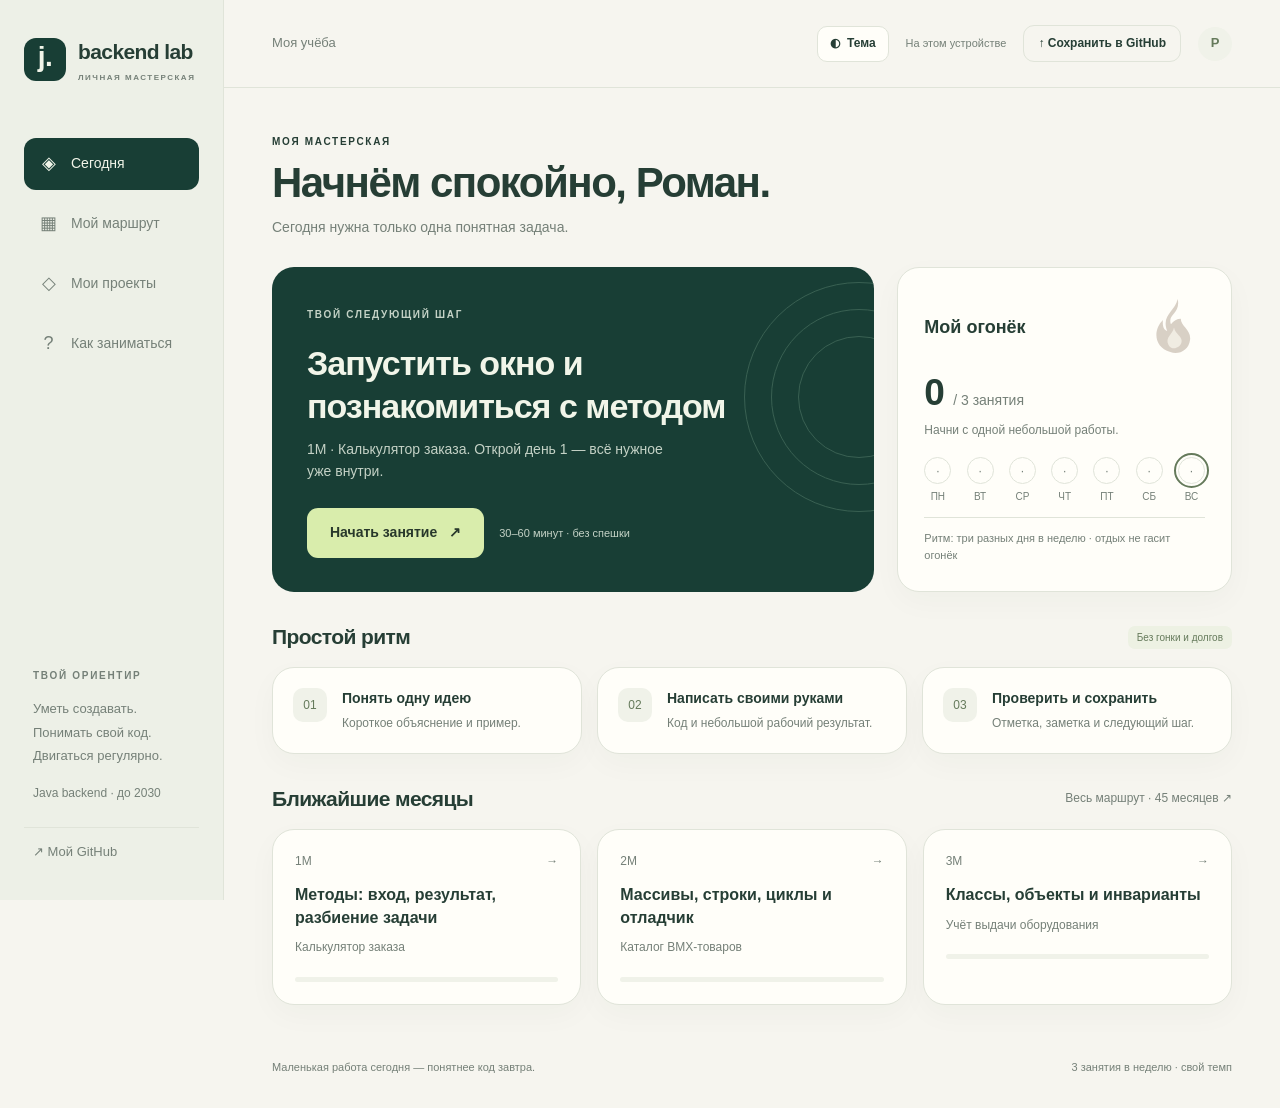
==== index.html @ 2d41362e "Publish Java Backend Lab learning portal" ====
<!doctype html>
<html lang="ru">
<head>
  <meta charset="utf-8">
  <meta name="viewport" content="width=device-width, initial-scale=1">
  <meta http-equiv="Content-Security-Policy" content="default-src 'self'; connect-src 'self' https://api.github.com; script-src 'self'; style-src 'self'; img-src 'self' data:; base-uri 'none'; form-action 'self'">
  <meta name="theme-color" content="#183e35">
  <meta name="description" content="Твой путь в Java backend: один день, одна понятная задача.">
  <title>Java Backend Lab · Учиться по шагам</title>
  <link rel="icon" type="image/svg+xml" href="./icon.svg">
  <link rel="stylesheet" href="./style.css">
  <script src="./pages.js" defer></script>
  <script src="./app.js" defer></script>
</head>
<body>
  <a href="#content" class="skip">К содержимому</a>
  <aside class="sidebar">
    <a class="brand" href="#home"><span class="brand-mark">j.</span><span>backend lab<small>ЛИЧНАЯ МАСТЕРСКАЯ</small></span></a>
    <nav aria-label="Основная навигация">
      <a href="#home" data-nav="home"><span>◈</span> Сегодня</a>
      <a href="#months" data-nav="months"><span>▦</span> Мой маршрут</a>
      <a href="#projects" data-nav="projects"><span>◇</span> Мои проекты</a>
      <a href="#help" data-nav="help"><span>?</span> Как заниматься</a>
    </nav>
    <div class="side-note"><span class="tiny-label">ТВОЙ ОРИЕНТИР</span><p>Уметь создавать.<br>Понимать свой код.<br>Двигаться регулярно.</p><small>Java backend · до 2030</small></div>
    <a class="github-link" href="https://github.com/Roman-Shulpov/java-backend-lab" target="_blank" rel="noopener">↗ Мой GitHub</a>
  </aside>
  <div class="shell">
    <header class="topbar"><span id="crumb">Моя учёба</span><div class="top-actions"><details class="theme-picker" id="theme-picker"><summary class="theme-trigger" aria-label="Выбрать тему оформления">◐ <span>Тема</span></summary><div class="theme-menu" role="group" aria-label="Темы оформления"><button type="button" data-theme-choice="meadow"><i class="theme-swatch meadow"></i> Мох <span>✓</span></button><button type="button" data-theme-choice="night"><i class="theme-swatch night"></i> Ночь <span>✓</span></button><button type="button" data-theme-choice="clay"><i class="theme-swatch clay"></i> Терракота <span>✓</span></button></div></details><span id="sync-status" class="save-status">На компьютере</span><button id="sync" class="button small secondary">↑ Сохранить в GitHub</button><span class="avatar" aria-label="Роман">Р</span></div></header>
    <main id="content" tabindex="-1"><p class="loading">Открываю твою мастерскую…</p></main>
    <footer class="site-footer">Маленькая работа сегодня — понятнее код завтра.<span>3 занятия в неделю · свой темп</span></footer>
  </div>
  <div id="toast" class="toast" role="status" aria-live="polite" hidden></div>
<dialog id="pages-connect" class="connect-dialog" aria-labelledby="connect-title">
  <form method="dialog"><span class="eyebrow">СИНХРОНИЗАЦИЯ</span><h2 id="connect-title">Подключить GitHub</h2>
  <p>Уроки и отметки работают на этом устройстве без ключа. Для переноса отметок между устройствами нужен отдельный ключ с доступом только к java-backend-lab: Contents → Read and write.</p>
  <label for="pages-branch">Ветка с прогрессом</label><input id="pages-branch" value="main" autocomplete="off">
  <label for="pages-token">Ключ GitHub</label><input id="pages-token" type="password" autocomplete="off" placeholder="github_pat_...">
  <small>Ключ живёт только в этой вкладке. Ключ виджета iPhone с правом Read-only менять не нужно.</small>
  <div class="dialog-buttons"><button value="cancel" class="button secondary">Позже</button><button value="connect" class="button">Синхронизировать</button></div>
  </form></dialog>
</body>
</html>
---- style.css ----
@charset "UTF-8";
:root{--bg:#f6f5ef;--paper:#fffef9;--ink:#263e35;--muted:#758078;--line:#e0e4d9;--green:#183e35;--lime:#d9edac;--orange:#ec8d44;--radius:22px;font-family:Inter,"Segoe UI",Arial,sans-serif;color:var(--ink);background:var(--bg);font-size:15px;line-height:1.55}
*{box-sizing:border-box}body{margin:0}a{color:inherit}button,input,textarea{font:inherit}button,a,input,textarea,summary{outline-offset:5px}button{cursor:pointer}button:disabled{opacity:.55;cursor:wait}a{text-decoration:none}a:hover{text-decoration:underline}h1,h2,h3,p{margin-top:0}h1{font-size:42px;line-height:1.14;letter-spacing:-1.5px;font-weight:650}h2{font-size:25px;line-height:1.25;letter-spacing:-.6px}h3{font-size:18px;line-height:1.4}small{font-size:12px}button{border:0}.sidebar{position:fixed;inset:0 auto 0 0;width:224px;padding:36px 24px 24px;background:#edf0e7;border-right:1px solid var(--line);display:flex;flex-direction:column;z-index:4}.brand{display:flex;align-items:center;gap:12px;font-size:21px;font-weight:700;letter-spacing:-.6px;margin-bottom:54px}.brand:hover{text-decoration:none}.brand small{display:block;letter-spacing:1.5px;font-size:8px;color:var(--muted);margin-top:3px}.brand-mark{background:var(--green);color:#eaf5d6;width:42px;height:43px;border-radius:12px;display:grid;place-items:center;font-size:28px;line-height:1;padding-bottom:5px}.sidebar nav{display:grid;gap:8px}.sidebar nav a{padding:12px 14px;border-radius:12px;font-size:14px;color:#68766d;display:flex;gap:12px;align-items:center}.sidebar nav a span{font-size:18px;width:21px;text-align:center}.sidebar nav a.active{background:var(--green);color:#f0f5e9}.sidebar nav a:hover{text-decoration:none;background:#e1e7d8}.sidebar nav a.active:hover{background:var(--green)}.side-note{margin-top:auto;padding:24px 9px;color:#67766a}.side-note p{font-size:13px;line-height:1.8;margin:12px 0}.tiny-label,.eyebrow{font-size:10px;font-weight:650;letter-spacing:1.7px;text-transform:uppercase}.github-link{font-size:13px;padding:14px 9px;border-top:1px solid #d8dfcf}.shell{margin-left:224px;min-height:100vh}.topbar{height:88px;display:flex;align-items:center;justify-content:space-between;padding:0 48px;border-bottom:1px solid var(--line);font-size:13px;color:var(--muted)}.top-actions{display:flex;align-items:center;gap:17px}.avatar{width:34px;height:34px;border-radius:50%;background:#e4e8da;display:grid;place-items:center;font-weight:600;color:#60715e}.button{display:inline-flex;align-items:center;justify-content:center;gap:12px;background:var(--green);color:white;border-radius:11px;padding:13px 22px;font-weight:600;font-size:14px;border:1px solid transparent;text-align:center;min-height:46px}.button:hover{filter:brightness(1.12);text-decoration:none}.button.secondary{background:transparent;border-color:#cdd6c8;color:var(--ink)}.button.small{padding:8px 14px;min-height:36px;font-size:12px}.button.light{background:var(--lime);color:#173b2e}.button.full{width:100%}.text-button{background:none;padding:8px 0;color:var(--muted);text-decoration:underline;font-size:12px}.save-status{font-size:11px}.site-footer{padding:24px 48px 32px;display:flex;justify-content:space-between;font-size:11px;color:#8a9389}.site-footer span{white-space:nowrap}main{padding:40px 48px 30px;max-width:1500px;margin:auto}.page-heading{display:flex;align-items:flex-end;justify-content:space-between;gap:20px;margin-bottom:28px}.page-heading h1{margin:8px 0 10px}.page-heading p{color:var(--muted);margin:0;font-size:14px}.today-date{color:var(--muted);font-size:12px;white-space:nowrap;padding-bottom:5px}.dashboard-grid{display:grid;grid-template-columns:minmax(0,1.8fr) minmax(265px,1fr);gap:23px}.hero{background:var(--green);border-radius:var(--radius);padding:34px 35px;color:#f1f5e9;position:relative;overflow:hidden;min-height:300px}.hero .eyebrow{color:#afc4ab}.hero h2{font-size:34px;letter-spacing:-1px;max-width:420px;margin:18px 0 12px}.hero p{font-size:14px;color:#c4d2c6;max-width:365px;margin-bottom:26px}.hero .button{position:relative;z-index:1}.hero .hero-meta{font-size:11px;color:#c0d0bf;margin-left:15px}.hero-orbit{position:absolute;width:230px;height:230px;border:1px solid #396052;border-radius:50%;right:-100px;top:15px;pointer-events:none}.hero-orbit:after,.hero-orbit:before{content:"";position:absolute;inset:26px;border:1px solid #396052;border-radius:50%}.hero-orbit:after{inset:53px}.hero .month-tag{display:inline-block;border:1px solid #688770;border-radius:8px;padding:5px 10px;font-size:12px;margin-top:1px}.card{background:var(--paper);border:1px solid var(--line);border-radius:var(--radius);padding:26px}.streak{position:relative;overflow:hidden}.streak-top{display:flex;align-items:center;justify-content:space-between}.streak h3{margin:0}.flame-wrap{width:62px;height:68px;position:relative}.flame-wrap svg{width:100%;height:100%;filter:drop-shadow(0 6px 10px #edb26a35)}.flame-wrap.dormant svg{filter:grayscale(.8);opacity:.55}.streak-number{font-size:37px;letter-spacing:-1px;font-weight:650;line-height:1;margin-top:12px}.streak-number small{font-size:14px;font-weight:400;color:var(--muted);letter-spacing:0}.streak p{font-size:12px;color:var(--muted);margin:10px 0 18px}.week-dots{display:flex;justify-content:space-between;gap:5px}.week-day{text-align:center;font-size:10px;color:#7f8a7d}.week-day b{width:27px;height:27px;border-radius:50%;border:1px solid #e2e5db;display:grid;place-items:center;margin-bottom:5px;font-size:12px;font-weight:500}.week-day.done b{background:#e8f0d2;border-color:#ccdcae;color:#4a6a34}.week-day.current b{outline:2px solid #bdc9b4;outline-offset:2px}.streak-foot{border-top:1px solid var(--line);padding-top:12px;margin-top:12px;color:#7a856f;font-size:11px}.section-heading{display:flex;justify-content:space-between;align-items:center;gap:15px;margin:32px 0 17px}.section-heading h2{margin:0;font-size:21px}.section-heading a{font-size:12px;color:var(--muted)}.steps{display:grid;grid-template-columns:repeat(3,1fr);gap:15px}.step-card{padding:20px;display:flex;gap:15px;align-items:flex-start}.step-num{background:#f1f2e9;color:#89927d;border-radius:10px;width:34px;height:34px;display:grid;place-items:center;flex-shrink:0;font-size:12px}.step-card h3{font-size:14px;margin:1px 0 5px}.step-card p{font-size:12px;color:var(--muted);margin:0}.month-preview{display:grid;grid-template-columns:repeat(3,1fr);gap:16px}.month-card{transition:transform .15s;display:block;min-height:176px;padding:22px}.month-card:hover{text-decoration:none;transform:translateY(-2px);border-color:#b9c5a9}.month-card .month-id{font-size:12px;color:#748668;display:flex;justify-content:space-between;margin-bottom:14px}.month-card h3{font-size:16px;margin:0 0 9px}.month-card p{font-size:12px;color:var(--muted);margin:0}.progress-track{height:5px;border-radius:6px;background:#e8ecdf;margin-top:20px;overflow:hidden}.progress-track i{display:block;height:100%;background:#8ca96b;width:0}.mini-progress{font-size:11px;color:var(--muted);margin-top:7px}.phase{margin-top:28px}.phase summary{font-size:19px;font-weight:600;cursor:pointer;padding:15px 0}.phase .month-preview{margin-top:8px}.intro-note{max-width:620px;color:var(--muted);font-size:14px}.month-layout{display:grid;grid-template-columns:minmax(0,1.65fr) minmax(250px,1fr);gap:24px}.lesson-list{display:grid;gap:8px}.lesson-row{display:flex;align-items:center;gap:16px;padding:15px 18px;border:1px solid var(--line);background:var(--paper);border-radius:13px}.lesson-row:hover{border-color:#b8c9a4;text-decoration:none}.day-badge{display:grid;place-items:center;flex-shrink:0;width:35px;height:35px;border-radius:50%;background:#f0f2e9;color:#75856e;font-size:12px}.day-badge.done{background:#dcecc7;color:#446337}.lesson-row h3{font-size:14px;margin:0 0 2px}.lesson-row small{font-size:10px;color:var(--muted)}.lesson-row .arrow{margin-left:auto;color:#86937e}.project-panel{align-self:start;position:sticky;top:25px}.project-panel h2{font-size:22px;margin:12px 0}.project-panel p,.project-panel li{font-size:13px;color:#657263}.project-panel ul{padding-left:18px}.lesson-layout{display:grid;grid-template-columns:205px minmax(0,1fr);gap:32px;align-items:start}.lesson-sidebar{position:sticky;top:20px}.lesson-sidebar h2{font-size:17px}.lesson-nav{display:grid;gap:4px}.lesson-nav a{display:flex;gap:9px;font-size:11px;line-height:1.35;padding:10px 9px;border-radius:9px;color:#71806d;align-items:center}.lesson-nav a span{min-width:19px;font-size:11px}.lesson-nav a.active{background:#e4ecd8;color:#314c33}.lesson-nav a:hover{background:#edf0e7;text-decoration:none}.lesson-column{max-width:800px;min-width:0}.lesson-header{margin-bottom:24px}.lesson-header h1{font-size:31px;letter-spacing:-.7px;margin:11px 0 12px}.lesson-header p{font-size:12px;color:var(--muted)}.lesson-body{padding:30px 34px}.lesson-body h2{font-size:20px;margin:25px 0 14px}.lesson-body h2:first-child{margin-top:0}.lesson-body h3{font-size:17px}.lesson-body p,.lesson-body li{font-size:14px;line-height:1.8}.lesson-body li{margin-bottom:8px}.lesson-body ol,.lesson-body ul{padding-left:22px}.lesson-body a{color:#4c7448;text-decoration:underline;text-underline-offset:3px}.lesson-body code{font-family:Consolas,monospace;background:#eff1e7;border-radius:4px;padding:2px 5px;font-size:12px;overflow-wrap:anywhere}.lesson-body pre{padding:17px 19px;border-radius:12px;background:#203d34;color:#e9eedf;overflow:auto;line-height:1.8}.lesson-body pre code{padding:0;background:none;color:inherit;white-space:pre;overflow-wrap:normal}.lesson-body details{border:1px solid var(--line);border-radius:12px;padding:13px 17px;margin:20px 0 0}.lesson-body summary{font-size:12px;font-weight:600;cursor:pointer}.lesson-body details p{font-size:13px}.lesson-body hr{border:0;border-top:1px solid var(--line);margin:25px 0}.completion{margin-top:22px;padding:28px 30px}.completion h2{font-size:21px}.completion .subtext{font-size:12px;color:var(--muted)}.checkline{display:flex;align-items:flex-start;gap:10px;font-size:13px;margin:12px 0;cursor:pointer}.checkline input{accent-color:#456d3d;width:17px;height:17px;margin-top:2px;flex-shrink:0}textarea{width:100%;min-height:92px;resize:vertical;border:1px solid #cdd5c6;border-radius:10px;padding:12px;background:#fafbf6;color:var(--ink);font-size:13px;line-height:1.5}textarea:focus{outline-color:#8eab70}.note-label{display:block;font-size:12px;font-weight:600;margin:19px 0 8px}.form-actions{display:flex;flex-wrap:wrap;gap:9px;margin-top:14px}.form-actions .button{font-size:12px;padding:11px 15px}.lesson-bottom{display:flex;justify-content:space-between;margin-top:23px;font-size:13px;color:#6b7e60}.done-banner{padding:12px 16px;border-radius:10px;background:#e9f0dc;color:#557442;font-size:13px;margin-bottom:16px}.toast{position:fixed;bottom:24px;left:calc(224px + (100vw - 224px)/2);transform:translateX(-50%);background:#203e34;color:#fff;padding:15px 22px;border-radius:13px;box-shadow:0 8px 30px #17342830;z-index:10;max-width:min(600px,90vw);font-size:13px}.toast.error{background:#7c4534}.help-card{max-width:800px}.help-card li{margin-bottom:14px}.help-card h2{margin-top:28px;font-size:21px}.help-card p,.help-card li{font-size:14px}.help-card a{text-decoration:underline}.project-grid{display:grid;grid-template-columns:repeat(2,1fr);gap:18px}.project-grid .card h3{margin:10px 0}.project-grid .card p{font-size:13px;color:var(--muted)}.badge{display:inline-flex;padding:4px 9px;border-radius:7px;font-size:10px;background:#edf1e3;color:#78866b}.skip{position:absolute;left:240px;top:-60px;z-index:20;background:white;padding:15px}.skip:focus{top:5px}.table-wrap{overflow:auto}td{border-bottom:1px solid var(--line);padding:10px;font-size:12px}.loading{color:var(--muted);padding:40px}
@media(min-width:1450px){main{padding-top:48px}.hero{min-height:325px}.hero h2{font-size:39px}}
@media(max-width:1150px){.sidebar{width:190px;padding:30px 16px}.shell{margin-left:190px}.brand{font-size:18px;gap:9px}.brand-mark{width:36px;height:38px}main{padding:30px}.topbar{padding:0 30px}.dashboard-grid{grid-template-columns:1.6fr 1fr;gap:16px}.hero{padding:28px}.hero h2{font-size:28px}.hero .hero-meta{display:block;margin:13px 0 0}.card{padding:21px}.step-card{padding:18px 14px;gap:9px}.month-preview{gap:12px}.lesson-layout{grid-template-columns:170px minmax(0,1fr);gap:20px}.lesson-body{padding:25px}.site-footer{padding:20px 30px}.toast{left:calc(190px + (100vw - 190px)/2)}}
@media(max-width:900px){.sidebar{position:relative;width:auto;padding:18px 24px;border-right:0;border-bottom:1px solid var(--line);flex-direction:row;align-items:center;gap:30px}.brand{margin:0}.brand small{display:none}.sidebar nav{display:flex;margin-left:auto;gap:5px}.sidebar nav a{padding:10px;font-size:12px}.sidebar nav a span{display:none}.side-note,.github-link{display:none}.shell{margin:0}.topbar{height:64px}.avatar{display:none}.save-status{display:none}.dashboard-grid{grid-template-columns:1.5fr 1fr}.hero h2{font-size:29px}.steps{gap:10px}.step-card{display:block}.step-num{margin-bottom:12px}.lesson-layout{grid-template-columns:150px minmax(0,1fr);gap:18px}.lesson-body{padding:24px}.toast{left:50%}.skip{left:20px}.site-footer{gap:20px}}
@media(max-width:650px){.sidebar{padding:15px 18px;display:block}.brand{font-size:19px}.brand-mark{width:31px;height:32px;font-size:22px}.sidebar nav{margin-top:14px;justify-content:space-between}.sidebar nav a{font-size:11px;padding:8px 9px}.topbar{padding:0 20px;height:58px}.top-actions{gap:0}.button.small{font-size:10px;padding:8px 10px}.topbar #crumb{font-size:11px}main{padding:25px 20px}.page-heading{align-items:start}.page-heading h1{font-size:33px}.page-heading p{font-size:12px}.today-date{display:none}.dashboard-grid{grid-template-columns:1fr}.hero{min-height:270px;padding:27px}.hero h2{font-size:31px}.hero p{font-size:13px}.hero .hero-meta{display:inline-block;margin-left:10px}.streak{padding:22px}.streak-top{float:left;width:100%;margin-bottom:8px}.streak-number{font-size:32px}.streak .flame-wrap{height:53px}.week-dots{clear:both;padding-top:4px}.streak-foot{font-size:11px}.steps{grid-template-columns:1fr}.step-card{display:flex;align-items:center;padding:15px 17px}.step-num{margin:0}.month-preview,.project-grid{grid-template-columns:1fr}.month-card{min-height:145px}.section-heading h2{font-size:20px}.month-layout{grid-template-columns:1fr}.project-panel{position:static}.lesson-layout{display:block}.lesson-sidebar{position:static;margin-bottom:24px}.lesson-sidebar h2{font-size:14px}.lesson-nav{display:flex;overflow-x:auto;padding-bottom:5px;gap:7px}.lesson-nav a{flex-shrink:0;padding:9px 12px;min-width:37px;border:1px solid var(--line)}.lesson-nav a .nav-title{display:none}.lesson-nav a span{min-width:auto}.lesson-header h1{font-size:28px}.lesson-body{padding:22px 20px}.lesson-body p,.lesson-body li{font-size:13px}.completion{padding:23px 20px}.form-actions .button{width:100%}.site-footer{display:block;font-size:10px;padding:20px}.site-footer span{display:block;margin-top:7px}.toast{bottom:12px;width:calc(100% - 32px);max-width:none}.intro-note{font-size:13px}}
@media(prefers-reduced-motion:reduce){*{transition:none!important;scroll-behavior:auto!important}}

/* Themes share layout and contrast rules. The chosen theme stays on this device. */
:root{--sidebar:#edf0e7;--surface-hover:#e1e7d8;--soft:#f0f2e9;--soft-text:#657a5b;--link:#426e42;--hero:#183e35;--hero-text:#f1f5e9;--hero-muted:#c4d2c6;--hero-orbit:#396052;--success:#e9f0dc;--success-text:#4c7041;--field:#fafbf6;--badge:#edf1e3;--code:#203d34;--code-text:#e9eedf}
:root[data-theme="night"]{color-scheme:dark;--bg:#111b1b;--paper:#1b2b2a;--ink:#e9f3ed;--muted:#a5b9ae;--line:#34504a;--green:#295447;--lime:#d6edaa;--orange:#ffb66c;--sidebar:#152422;--surface-hover:#263b35;--soft:#263c36;--soft-text:#c2d9bc;--link:#b1dfa8;--hero:#244e40;--hero-text:#f2faef;--hero-muted:#c9ddd0;--hero-orbit:#568471;--success:#294635;--success-text:#d2ebbd;--field:#1a302b;--badge:#263e36;--code:#132723;--code-text:#e3f3e8}
:root[data-theme="clay"]{color-scheme:light;--bg:#f8f0e9;--paper:#fff9f3;--ink:#503e39;--muted:#806f67;--line:#e7d7ca;--green:#713e36;--lime:#f4d7a6;--orange:#e8834d;--sidebar:#f2e6dc;--surface-hover:#ead8c9;--soft:#f3e8df;--soft-text:#825c48;--link:#99543a;--hero:#754638;--hero-text:#fff7f0;--hero-muted:#f1d9c9;--hero-orbit:#a87860;--success:#fae8d5;--success-text:#89543b;--field:#fffaf5;--badge:#f2e2d0;--code:#553b34;--code-text:#fff3e7}
body{background:var(--bg);color:var(--ink)}
.sidebar{background:var(--sidebar)}.sidebar nav a{color:var(--muted)}.sidebar nav a:hover{background:var(--surface-hover)}.sidebar nav a.active{background:var(--hero);color:var(--hero-text)}.sidebar nav a.active:hover{background:var(--hero)}.brand-mark{background:var(--hero);color:var(--hero-text)}.side-note,.side-note p,.side-note small,.github-link{color:var(--muted)}.github-link{border-color:var(--line)}
.hero{background:var(--hero);color:var(--hero-text)}.hero .eyebrow,.hero p,.hero .hero-meta{color:var(--hero-muted)}.hero-orbit,.hero-orbit::before,.hero-orbit::after{border-color:var(--hero-orbit)}
.button{background:var(--hero);color:var(--hero-text)}.button.secondary{border-color:var(--line);color:var(--ink)}.button.light{background:var(--lime);color:#28382b}
.avatar,.step-num,.day-badge{background:var(--soft);color:var(--soft-text)}.lesson-row:hover,.month-card:hover{border-color:var(--soft-text)}.day-badge.done,.week-day.done b{background:var(--success);color:var(--success-text);border-color:var(--line)}.week-day,.week-day b,.streak-foot,.month-card .month-id,.month-card p,.project-panel p,.project-panel li,.lesson-nav a,.lesson-header p,.lesson-bottom,.site-footer{color:var(--muted)}.week-day b{border-color:var(--line)}.week-day.current b{outline-color:var(--soft-text)}.progress-track{background:var(--soft)}.progress-track i{background:var(--soft-text)}.lesson-nav a.active,.lesson-nav a:hover{background:var(--soft);color:var(--ink)}
.lesson-body a,.help-card a{color:var(--link)}.lesson-body code{background:var(--soft);color:var(--ink)}.lesson-body pre{background:var(--code);color:var(--code-text)}.lesson-body pre code{color:var(--code-text);background:transparent}.done-banner{background:var(--success);color:var(--success-text)}.badge{background:var(--badge);color:var(--soft-text)}textarea{background:var(--field);border-color:var(--line);color:var(--ink)}textarea::placeholder{color:var(--muted)}.toast{background:var(--hero);color:var(--hero-text)}.skip{background:var(--paper)}
.card,.lesson-row{box-shadow:0 10px 30px rgb(30 48 38 / 3%)}.month-card:hover,.lesson-row:hover{box-shadow:0 13px 30px rgb(30 48 38 / 8%)}
.theme-picker{position:relative;z-index:8}.theme-trigger{display:inline-flex;align-items:center;gap:7px;border:1px solid var(--line);border-radius:10px;min-height:36px;padding:7px 12px;color:var(--ink);background:var(--paper);font-size:12px;font-weight:600;cursor:pointer;list-style:none;white-space:nowrap}.theme-trigger::-webkit-details-marker{display:none}.theme-trigger::marker{content:""}.theme-trigger:hover{border-color:var(--soft-text)}.theme-menu{position:absolute;right:0;top:calc(100% + 8px);min-width:205px;padding:7px;border-radius:14px;background:var(--paper);border:1px solid var(--line);box-shadow:0 16px 40px rgb(20 30 20 / 18%)}.theme-menu button{width:100%;display:flex;align-items:center;gap:10px;border-radius:9px;padding:10px;background:transparent;color:var(--ink);font-size:13px;text-align:left}.theme-menu button:hover,.theme-menu button[aria-pressed="true"]{background:var(--soft)}.theme-menu button span{margin-left:auto;visibility:hidden}.theme-menu button[aria-pressed="true"] span{visibility:visible}.theme-swatch{display:inline-block;width:17px;height:17px;border-radius:50%;border:2px solid var(--paper);box-shadow:0 0 0 1px var(--line)}.theme-swatch.meadow{background:linear-gradient(135deg,#d9edac 48%,#183e35 50%)}.theme-swatch.night{background:linear-gradient(135deg,#a7cfaf 48%,#152422 50%)}.theme-swatch.clay{background:linear-gradient(135deg,#f4d7a6 48%,#754638 50%)}
:focus-visible{outline:3px solid var(--orange);outline-offset:3px}
@media(max-width:650px){.theme-trigger{padding:7px 10px}.theme-trigger span{display:none}.top-actions{gap:7px}.theme-menu{right:-130px}.topbar #crumb{max-width:110px;overflow:hidden;text-overflow:ellipsis;white-space:nowrap}}
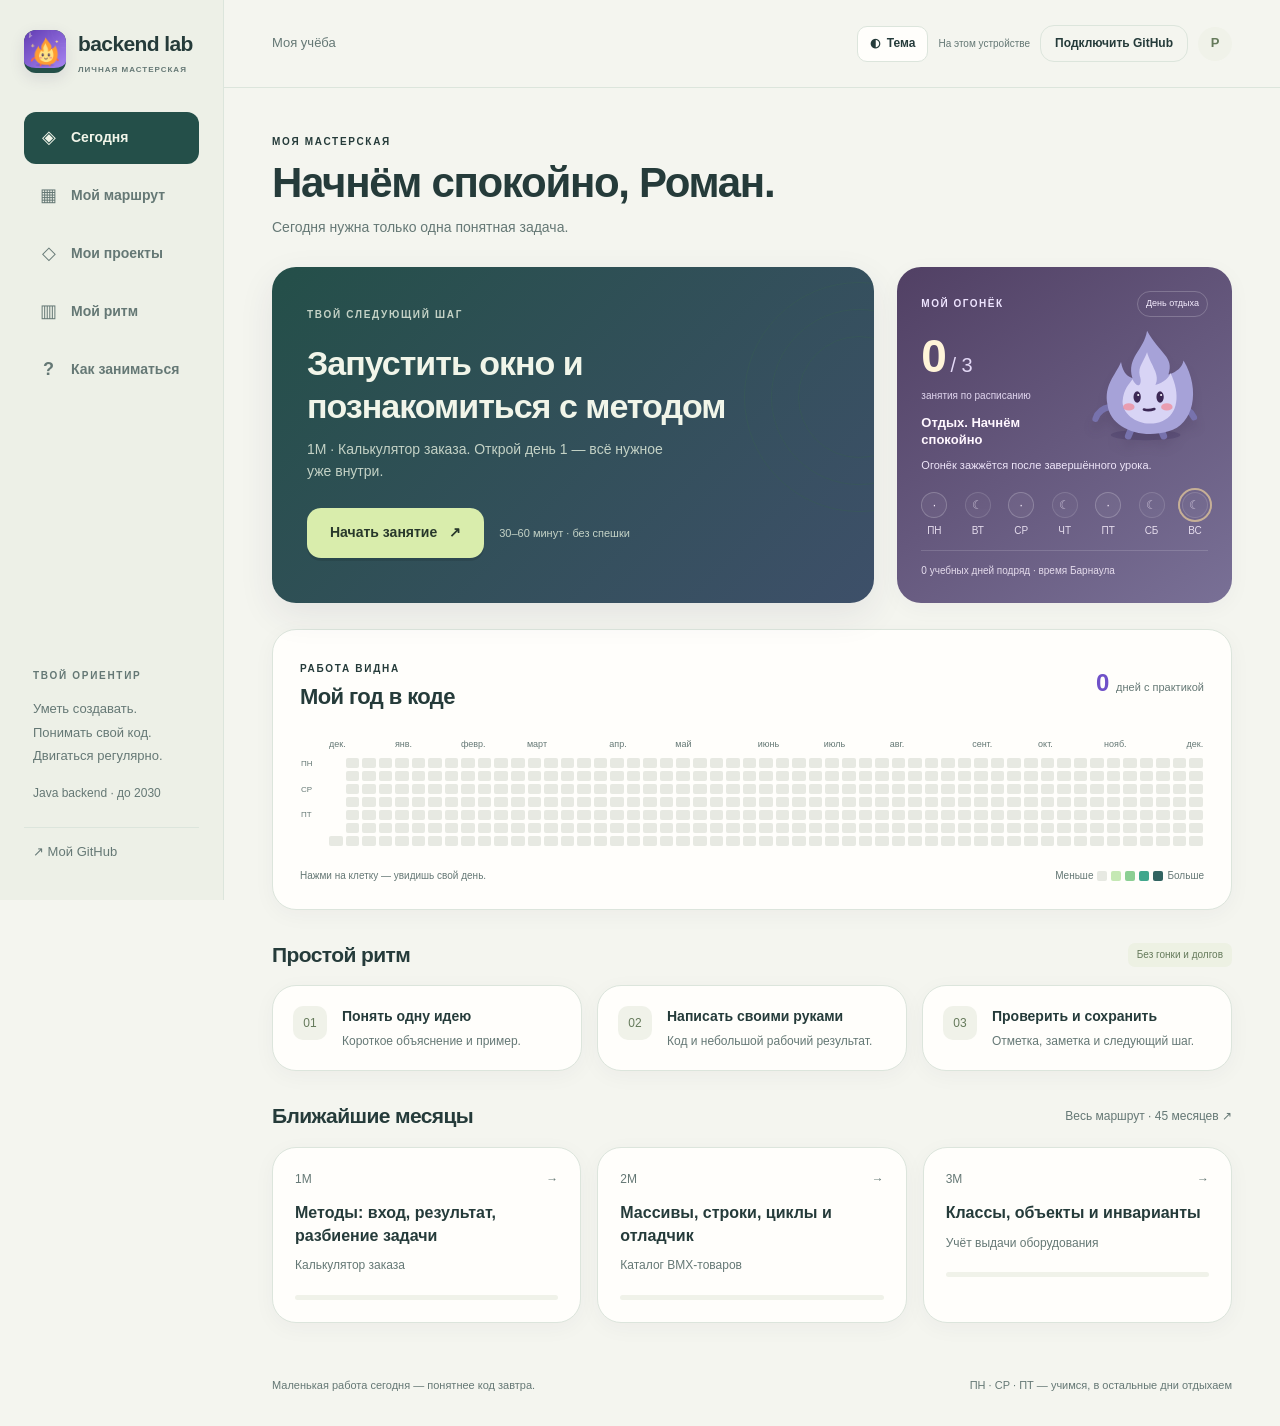
==== commit 5f907aa4: "feat: publish MWF flame, activity calendar and installable Java Lab" ====
--- a/index.html
+++ b/index.html
@@ -4,31 +4,41 @@
   <meta charset="utf-8">
   <meta name="viewport" content="width=device-width, initial-scale=1">
   <meta http-equiv="Content-Security-Policy" content="default-src 'self'; connect-src 'self' https://api.github.com; script-src 'self'; style-src 'self'; img-src 'self' data:; base-uri 'none'; form-action 'self'">
-  <meta name="theme-color" content="#183e35">
+  <meta name="theme-color" content="#7053ca">
+  <meta name="apple-mobile-web-app-title" content="Java Lab">
+  <meta name="apple-mobile-web-app-capable" content="yes">
+  <meta name="apple-mobile-web-app-status-bar-style" content="default">
   <meta name="description" content="Твой путь в Java backend: один день, одна понятная задача.">
   <title>Java Backend Lab · Учиться по шагам</title>
   <link rel="icon" type="image/svg+xml" href="./icon.svg">
+  <link rel="apple-touch-icon" sizes="180x180" href="./apple-touch-icon.png">
+  <link rel="manifest" href="./manifest.webmanifest">
   <link rel="stylesheet" href="./style.css">
+  <link rel="stylesheet" href="./refresh.css">
+  <script src="./rhythm.js" defer></script>
+  <script src="./art.js" defer></script>
+  <script src="./dashboard.js" defer></script>
   <script src="./pages.js" defer></script>
   <script src="./app.js" defer></script>
 </head>
 <body>
   <a href="#content" class="skip">К содержимому</a>
   <aside class="sidebar">
-    <a class="brand" href="#home"><span class="brand-mark">j.</span><span>backend lab<small>ЛИЧНАЯ МАСТЕРСКАЯ</small></span></a>
+    <a class="brand" href="#home"><img class="brand-mark" src="./icon-192.png" alt=""><span>backend lab<small>ЛИЧНАЯ МАСТЕРСКАЯ</small></span></a>
     <nav aria-label="Основная навигация">
       <a href="#home" data-nav="home"><span>◈</span> Сегодня</a>
       <a href="#months" data-nav="months"><span>▦</span> Мой маршрут</a>
       <a href="#projects" data-nav="projects"><span>◇</span> Мои проекты</a>
+      <a href="#activity" data-nav="activity"><span>▥</span> Мой ритм</a>
       <a href="#help" data-nav="help"><span>?</span> Как заниматься</a>
     </nav>
     <div class="side-note"><span class="tiny-label">ТВОЙ ОРИЕНТИР</span><p>Уметь создавать.<br>Понимать свой код.<br>Двигаться регулярно.</p><small>Java backend · до 2030</small></div>
     <a class="github-link" href="https://github.com/Roman-Shulpov/java-backend-lab" target="_blank" rel="noopener">↗ Мой GitHub</a>
   </aside>
   <div class="shell">
-    <header class="topbar"><span id="crumb">Моя учёба</span><div class="top-actions"><details class="theme-picker" id="theme-picker"><summary class="theme-trigger" aria-label="Выбрать тему оформления">◐ <span>Тема</span></summary><div class="theme-menu" role="group" aria-label="Темы оформления"><button type="button" data-theme-choice="meadow"><i class="theme-swatch meadow"></i> Мох <span>✓</span></button><button type="button" data-theme-choice="night"><i class="theme-swatch night"></i> Ночь <span>✓</span></button><button type="button" data-theme-choice="clay"><i class="theme-swatch clay"></i> Терракота <span>✓</span></button></div></details><span id="sync-status" class="save-status">На компьютере</span><button id="sync" class="button small secondary">↑ Сохранить в GitHub</button><span class="avatar" aria-label="Роман">Р</span></div></header>
+    <header class="topbar"><span id="crumb">Моя учёба</span><div class="top-actions"><details class="theme-picker" id="theme-picker"><summary class="theme-trigger" aria-label="Выбрать тему оформления">◐ <span>Тема</span></summary><div class="theme-menu" role="group" aria-label="Темы оформления"><button type="button" data-theme-choice="meadow"><i class="theme-swatch meadow"></i> Лайм <span>✓</span></button><button type="button" data-theme-choice="night"><i class="theme-swatch night"></i> Космос <span>✓</span></button><button type="button" data-theme-choice="clay"><i class="theme-swatch clay"></i> Закат <span>✓</span></button></div></details><span id="sync-status" class="save-status">На компьютере</span><button id="sync" class="button small secondary">↑ Сохранить в GitHub</button><span class="avatar" aria-label="Роман">Р</span></div></header>
     <main id="content" tabindex="-1"><p class="loading">Открываю твою мастерскую…</p></main>
-    <footer class="site-footer">Маленькая работа сегодня — понятнее код завтра.<span>3 занятия в неделю · свой темп</span></footer>
+    <footer class="site-footer">Маленькая работа сегодня — понятнее код завтра.<span>ПН · СР · ПТ — учимся, в остальные дни отдыхаем</span></footer>
   </div>
   <div id="toast" class="toast" role="status" aria-live="polite" hidden></div>
 <dialog id="pages-connect" class="connect-dialog" aria-labelledby="connect-title">
@@ -36,7 +46,7 @@
   <p>Уроки и отметки работают на этом устройстве без ключа. Для переноса отметок между устройствами нужен отдельный ключ с доступом только к java-backend-lab: Contents → Read and write.</p>
   <label for="pages-branch">Ветка с прогрессом</label><input id="pages-branch" value="main" autocomplete="off">
   <label for="pages-token">Ключ GitHub</label><input id="pages-token" type="password" autocomplete="off" placeholder="github_pat_...">
-  <small>Ключ живёт только в этой вкладке. Ключ виджета iPhone с правом Read-only менять не нужно.</small>
+  <label class="remember-key"><input id="pages-remember" type="checkbox"> Запомнить на моём устройстве</label><small>Для автоматической синхронизации после закрытия сайта. Ключ хранится в браузере этого устройства. Без галочки — только до закрытия вкладки. Ключ виджета остаётся Read-only.</small>
   <div class="dialog-buttons"><button value="cancel" class="button secondary">Позже</button><button value="connect" class="button">Синхронизировать</button></div>
   </form></dialog>
 </body>
--- a/refresh.css
+++ b/refresh.css
@@ -0,0 +1,20 @@
+/* Colourful workshop: shared structure across light, cosmos and sunset. */
+:root{--bg:#f4f5ef;--paper:#fffefb;--ink:#253b3a;--muted:#657875;--line:#dce5dc;--hero:#244f49;--accent:#6f51c8;--chart-0:#e7e9e2;--chart-1:#c5e8b4;--chart-2:#8bcf93;--chart-3:#41a78d;--chart-4:#326461;--radius:24px}
+:root[data-theme="night"]{--bg:#141323;--paper:#211f34;--ink:#f0edf9;--muted:#b1a9c9;--line:#39334e;--sidebar:#1a182b;--hero:#514092;--hero-text:#fff7ff;--hero-muted:#e0d7fa;--green:#514092;--lime:#e7f59f;--soft:#302a48;--soft-text:#cfbff5;--surface-hover:#342c4c;--link:#ceb6ff;--success:#344534;--success-text:#dbf8b0;--field:#1a172b;--badge:#302a48;--code:#151024;--code-text:#f0e6ff;--accent:#ac8ff7;--chart-0:#302b42;--chart-1:#51406a;--chart-2:#7c56a8;--chart-3:#b080e4;--chart-4:#e3b9ff}
+:root[data-theme="clay"]{--bg:#fcf0f0;--paper:#fffafa;--ink:#4f3545;--muted:#876677;--line:#efd9e2;--sidebar:#f5e6ed;--hero:#9c4271;--hero-text:#fff5fa;--hero-muted:#f6dbe8;--green:#9c4271;--lime:#ffe4a1;--soft:#f7e5ec;--soft-text:#a65a7c;--surface-hover:#f0d4e2;--link:#a23f72;--success:#fae5cc;--success-text:#8a4a32;--field:#fff6fa;--badge:#f9e4ef;--code:#492940;--accent:#af4e88;--chart-0:#f0e0e7;--chart-1:#f5c9d8;--chart-2:#e797b4;--chart-3:#cd668f;--chart-4:#98446d}
+.hero{background:linear-gradient(135deg,var(--hero),color-mix(in srgb,var(--hero) 70%,#7951b4));box-shadow:0 12px 36px #34295315}
+.hero-orbit{opacity:.4}.hero h2{position:relative;z-index:1}.brand-mark{box-shadow:0 5px 15px #41305f20}.brand small{font-size:8px;letter-spacing:1px}
+.button{border-radius:14px;box-shadow:0 3px 0 rgb(0 0 0 / 10%);transition:transform .12s}.button:active{transform:translateY(1px)}.button.secondary{box-shadow:none}.card{box-shadow:0 5px 22px rgb(55 32 75 / 4%)}
+.sidebar nav{gap:6px}.sidebar nav a{font-weight:550}.topbar{gap:12px}.top-actions{gap:10px}.save-status{max-width:185px;font-size:10px;line-height:1.4}.sidebar{padding-top:28px}.brand{margin-bottom:36px}
+.streak{background:linear-gradient(150deg,#5a3ab0,#8466d4);color:#fff7ff;border:0;isolation:isolate;padding:24px}.rhythm-rest{background:linear-gradient(145deg,#2c5773,#5c69a4)}.rhythm-idle,.rhythm-waiting{background:linear-gradient(145deg,#514064,#797096)}
+.rhythm-top{display:flex;justify-content:space-between;align-items:center;gap:10px}.rhythm-top .eyebrow{color:#eee4ff;letter-spacing:1.5px}.rhythm-badge{font-size:9px;padding:5px 8px;border:1px solid #ffffff35;border-radius:20px;white-space:nowrap;color:#f5edff}.rhythm-main{display:flex;align-items:center;justify-content:space-between;position:relative;min-height:135px;gap:5px}.rhythm-main>div:first-child{position:relative;z-index:1}.streak .streak-number{font-size:46px;color:#fff4d9;line-height:1.1;letter-spacing:-2px}.streak-number small{color:#e4d9f7;font-size:20px}.streak .rhythm-main p{font-size:10px;margin:6px 0 12px;color:#e1d6ef}.rhythm-main strong{font-size:13px;line-height:1.3;display:block;max-width:155px}.mascot{width:125px;min-width:85px;flex-shrink:0;align-self:center;filter:drop-shadow(0 9px 5px #30204220)}.mascot svg{width:100%;height:auto;display:block}.streak .rhythm-hint{font-size:11px;color:#eee5f9;margin:5px 0 18px;min-height:17px}.streak .week-day{color:#e5dced}.streak .week-day b{border-color:#ffffff35;background:#ffffff0c;color:#faf1ff;width:26px;height:26px}.streak .week-day.rest b{opacity:.65}.streak .week-day.done b{color:#3a3e25;background:#e5f5a5;border-color:#e5f5a5}.streak .week-day.current b{outline-color:#f4d79d}.streak .streak-foot{font-size:10px;border-color:#ffffff25;color:#e5dced}.streak .week-dots{gap:4px}
+.activity-card{margin-top:26px;padding:25px 27px}.activity-card .section-heading{margin:0 0 22px}.activity-card .section-heading h2{font-size:22px;margin-top:5px}.activity-total{font-size:24px;font-weight:700;color:var(--accent)}.activity-total small{font-size:11px;font-weight:400;color:var(--muted)}.heat-scroll{overflow-x:auto;padding:5px 1px 12px;scrollbar-width:thin;scrollbar-color:var(--line) transparent}.heat-inner{min-width:710px}.heat-months{display:grid;grid-template-columns:repeat(53,minmax(0,1fr));font-size:9px;color:var(--muted);margin:0 0 7px 28px}.heat-months span{white-space:nowrap}.heat-row{display:flex;gap:8px}.heat-labels{width:20px;flex-shrink:0;display:grid;grid-template-rows:repeat(7,1fr);font-size:8px;color:var(--muted)}.heat-labels span:nth-child(2){grid-row:3}.heat-labels span:nth-child(3){grid-row:5}.heat-grid{flex:1;display:grid;grid-auto-flow:column;grid-template-rows:repeat(7,10px);grid-template-columns:repeat(53,minmax(0,1fr));gap:3px}.heat-cell{padding:0;min-width:0;border-radius:2px;border:0;cursor:pointer;transition:transform .1s}.heat-cell:hover{outline:2px solid var(--accent);outline-offset:1px}.heat-cell.outside{opacity:0;pointer-events:none}.level-0{background:var(--chart-0)}.level-1{background:var(--chart-1)}.level-2{background:var(--chart-2)}.level-3{background:var(--chart-3)}.level-4{background:var(--chart-4)}.heat-footer{display:flex;justify-content:space-between;gap:14px;font-size:10px;color:var(--muted);margin-top:10px;align-items:center}.heat-legend{display:flex;align-items:center;gap:4px;white-space:nowrap}.heat-legend i{width:10px;height:10px;border-radius:2px}.schedule-card{margin-top:24px;max-width:900px}.schedule-card h2{margin-top:9px}.schedule-card p{font-size:13px;color:var(--muted)}.schedule-days{display:flex;gap:12px;margin:23px 0}.schedule-days>div{flex:1;background:var(--soft);border-radius:14px;padding:18px}.schedule-days b{display:block;color:var(--accent);font-size:21px;margin-bottom:5px}.schedule-days span{font-size:12px}
+.connect-dialog{max-width:480px;width:calc(100% - 32px);border:1px solid var(--line);border-radius:24px;background:var(--paper);color:var(--ink);padding:28px;box-shadow:0 30px 100px #15102755}.connect-dialog::backdrop{background:#11102699;backdrop-filter:blur(5px)}.connect-dialog h2{margin:10px 0 15px}.connect-dialog p,.connect-dialog small{font-size:12px;line-height:1.6;color:var(--muted)}.connect-dialog label:not(.remember){display:block;margin:16px 0 7px;font-size:12px;font-weight:600}.connect-dialog input:not([type=checkbox]){display:block;width:100%;border:1px solid var(--line);border-radius:10px;padding:12px;background:var(--field);color:var(--ink);font-size:16px}.remember{display:flex;align-items:flex-start;gap:8px;font-size:12px;margin:18px 0 7px}.remember input{width:18px;height:18px;flex-shrink:0;accent-color:var(--accent)}.dialog-buttons{display:flex;justify-content:flex-end;gap:10px;margin-top:22px}
+.page-heading h1{letter-spacing:-1.3px}.lesson-body{line-height:1.8}.lesson-body pre{border:1px solid var(--line)}.checkline input{accent-color:var(--accent)}.text-button{color:var(--link)}.project-panel .eyebrow{color:var(--accent)}
+@media(max-width:1150px){.mascot{width:105px}.rhythm-main strong{font-size:12px}.streak{padding:20px}.rhythm-badge{font-size:8px}}
+@media(max-width:900px){.sidebar nav{gap:1px}.sidebar nav a{padding:9px 7px}.brand{margin-bottom:0}.dashboard-grid{grid-template-columns:minmax(0,1.3fr) minmax(280px,1fr)}}
+@media(max-width:650px){.sidebar nav{overflow-x:auto;justify-content:flex-start;gap:6px;white-space:nowrap;padding-bottom:3px}.sidebar nav a{font-size:11px;padding:9px}.dashboard-grid{grid-template-columns:1fr}.streak{padding:24px}.rhythm-main{min-height:140px}.mascot{width:145px}.rhythm-main strong{font-size:15px;max-width:180px}.rhythm-badge{font-size:10px}.streak .streak-number{font-size:49px}.streak .rhythm-main p{font-size:11px}.streak .rhythm-hint{font-size:12px}.streak .week-dots{padding:0}.activity-card{padding:22px 18px}.heat-footer{flex-wrap:wrap}.activity-total{font-size:22px;text-align:right}.activity-total small{display:block;font-size:10px}.activity-card .section-heading{gap:8px}.activity-card .section-heading h2{font-size:20px}.schedule-days{gap:7px}.schedule-days>div{padding:13px 10px}.schedule-days span{font-size:10px}.topbar{padding:0 16px}.top-actions{gap:7px}main{padding:24px 16px}.page-heading h1{font-size:30px}.hero{padding:26px}.site-footer{padding-bottom:calc(24px + env(safe-area-inset-bottom))}.heat-scroll:focus-visible{outline-offset:0}}
+@media(display-mode:standalone){.sidebar{padding-top:calc(18px + env(safe-area-inset-top))}.site-footer{padding-bottom:calc(25px + env(safe-area-inset-bottom))}}
+@media(prefers-reduced-motion:no-preference){.rhythm-lit .mascot{animation:ember-float 4s ease-in-out infinite}@keyframes ember-float{50%{transform:translateY(-5px) rotate(2deg)}}}
+
+.brand-mark{object-fit:cover;flex-shrink:0}.heat-scroll{scrollbar-width:thin}
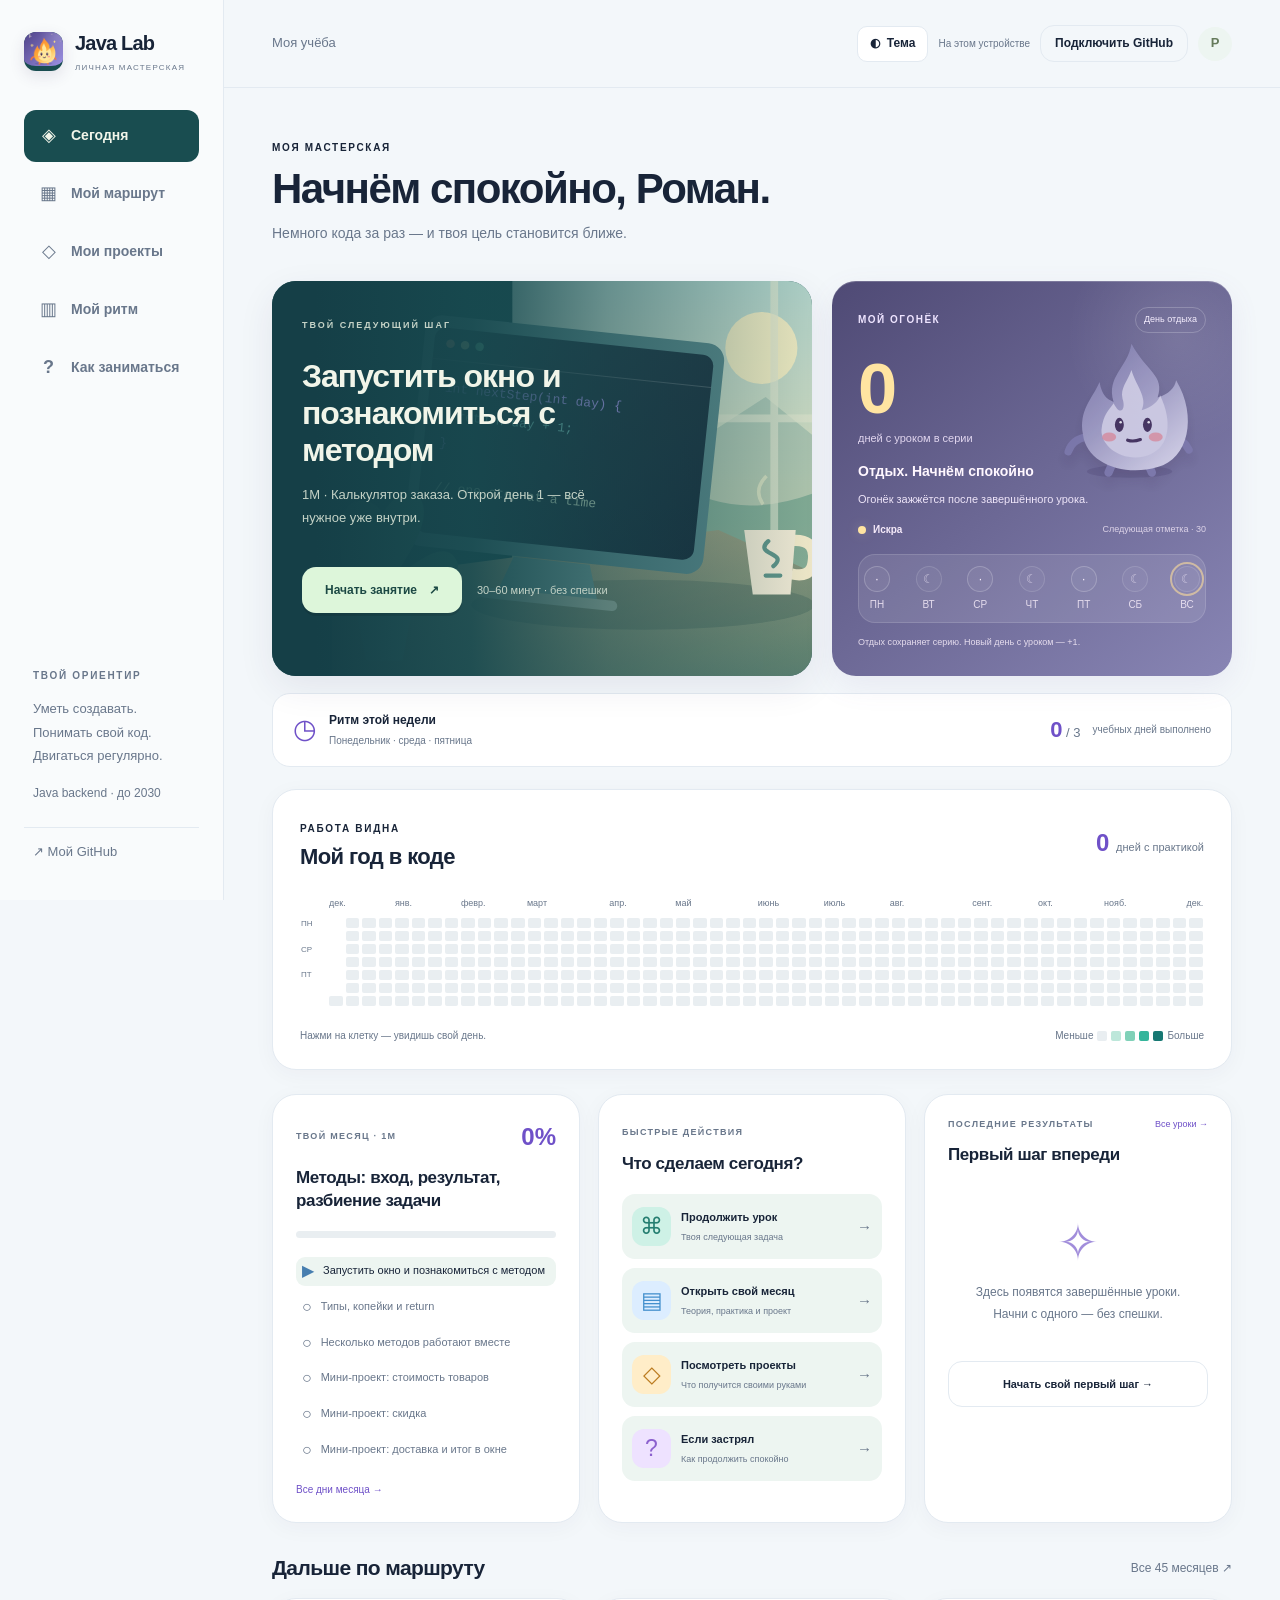
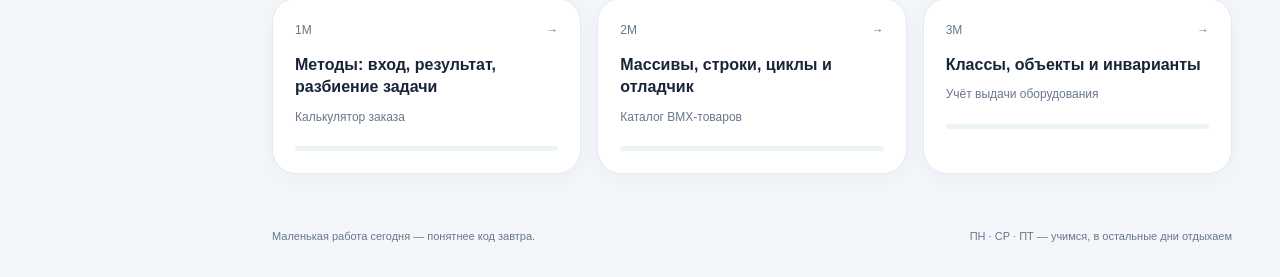
==== commit 9894ad72: "feat: publish uncapped flame streak, tiered widgets and learning dashboard" ====
--- a/index.html
+++ b/index.html
@@ -24,7 +24,7 @@
 <body>
   <a href="#content" class="skip">К содержимому</a>
   <aside class="sidebar">
-    <a class="brand" href="#home"><img class="brand-mark" src="./icon-192.png" alt=""><span>backend lab<small>ЛИЧНАЯ МАСТЕРСКАЯ</small></span></a>
+    <a class="brand" href="#home"><img class="brand-mark" src="./icon-192.png" alt=""><span>Java Lab<small>ЛИЧНАЯ МАСТЕРСКАЯ</small></span></a>
     <nav aria-label="Основная навигация">
       <a href="#home" data-nav="home"><span>◈</span> Сегодня</a>
       <a href="#months" data-nav="months"><span>▦</span> Мой маршрут</a>
--- a/refresh.css
+++ b/refresh.css
@@ -18,3 +18,15 @@
 @media(prefers-reduced-motion:no-preference){.rhythm-lit .mascot{animation:ember-float 4s ease-in-out infinite}@keyframes ember-float{50%{transform:translateY(-5px) rotate(2deg)}}}
 
 .brand-mark{object-fit:cover;flex-shrink:0}.heat-scroll{scrollbar-width:thin}
+
+/* Studio dashboard: quiet canvas, colourful learning surfaces. */
+:root:not([data-theme="night"]):not([data-theme="clay"]){--bg:#f3f7fa;--paper:#ffffff;--ink:#182438;--muted:#69778b;--line:#e3eaf1;--sidebar:#f9fbfc;--soft:#edf5f1;--hero:#194d50;--chart-0:#e9eef1;--chart-1:#bde7da;--chart-2:#80d1b8;--chart-3:#35b59b;--chart-4:#177873}
+main{max-width:1440px}.page-heading{position:relative;padding:6px 0 8px}.page-heading:after{content:"";position:absolute;right:0;top:-30px;width:34%;height:130px;background:radial-gradient(ellipse at 80% 20%,#fad99542,transparent 60%),linear-gradient(155deg,transparent 45%,#88c3bd15 46%,transparent 75%);pointer-events:none;z-index:-1}.page-heading h1{font-weight:750;letter-spacing:-1.5px}.dashboard-grid{grid-template-columns:minmax(0,1.35fr) minmax(0,1fr);align-items:stretch;gap:20px}
+.hero{padding:30px;position:relative;min-height:390px;overflow:hidden;background:#194d50}.hero-copy{position:relative;z-index:1;max-width:65%}.hero h2{font-size:clamp(25px,2.5vw,35px);line-height:1.15;max-width:100%;margin:24px 0 16px}.hero p{font-size:13px;line-height:1.7}.hero-copy .eyebrow{font-size:9px;letter-spacing:2px}.hero-illustration{position:absolute;inset:0 0 0 15%;display:flex;align-items:flex-end;opacity:.92;pointer-events:none}.hero-illustration svg{height:100%;width:auto;min-width:100%;object-fit:cover;position:absolute;right:-70px;bottom:0}.hero:after{content:"";position:absolute;inset:0;background:linear-gradient(90deg,#153f47 8%,#17484ee8 37%,#17484e77 62%,transparent);pointer-events:none}.hero .button{margin-top:12px;font-size:12px;background:#ddf6da;color:#1c4944}.hero-meta{margin-top:18px}
+.streak{--flame-accent:#ffe4a1;position:relative;overflow:hidden;background:linear-gradient(135deg,#4e4089,#9b95dc);padding:26px;box-shadow:inset 0 1px 0 #ffffff30,0 10px 30px #7760a417}.streak:before{content:"";position:absolute;right:-60px;top:-60px;width:230px;height:230px;background:radial-gradient(circle,#ffffff1a,transparent 68%);pointer-events:none}.streak.tier-ruby{--flame-accent:#ffd0bc;background:linear-gradient(140deg,#5f356c,#bd657e 80%,#df9195)}.streak.tier-aurora{--flame-accent:#f7c7ff;background:linear-gradient(135deg,#493379,#9255b5 65%,#b987d6)}.rhythm-waiting,.rhythm-idle{background:linear-gradient(140deg,#4f4a75,#8885b4)}.streak .rhythm-main{min-height:145px;gap:8px}.streak-copy{min-width:0;flex:1}.streak .streak-number{font-size:clamp(48px,5.5vw,76px);letter-spacing:-3px;font-weight:780;line-height:1.1;color:var(--flame-accent);font-variant-numeric:tabular-nums;overflow-wrap:anywhere}.streak .rhythm-main p{margin:3px 0 15px;font-size:11px}.streak .rhythm-main strong{max-width:185px;font-size:14px}.streak .mascot{width:44%;max-width:155px;min-width:90px}.streak .rhythm-hint{font-size:11px;margin-bottom:14px}.flame-level{display:flex;align-items:center;gap:7px;margin-bottom:17px;font-size:10px;color:#f5eaf9}.flame-level>span:last-child{margin-left:auto;opacity:.8;font-size:9px}.level-dot{width:8px;height:8px;border-radius:50%;background:var(--flame-accent);box-shadow:0 0 12px #fff4c540}.flame-level b{font-weight:600}.streak .week-dots{background:#ffffff18;border:1px solid #ffffff22;border-radius:17px;padding:11px 5px 9px;margin:0}.streak .week-day.done b{background:#f0eaff;color:#6743b2;border-color:#f0eaff}.streak .streak-foot{border:0;margin-top:13px;padding-top:0;font-size:9px}.rhythm-waiting .mascot,.rhythm-idle .mascot{opacity:.8}
+.weekly-summary{display:flex;gap:12px;align-items:center;margin-top:17px;padding:15px 20px;border:1px solid var(--line);border-radius:18px;background:var(--paper);color:var(--ink)}.weekly-icon{font-size:27px;color:var(--accent)}.weekly-summary>div{display:flex;flex-direction:column;gap:3px}.weekly-summary b{font-size:12px}.weekly-summary>div>span,.weekly-caption{font-size:10px;color:var(--muted)}.weekly-summary>strong{margin-left:auto;font-size:22px;font-variant-numeric:tabular-nums;color:var(--accent)}.weekly-summary small{font-size:13px;font-weight:500;color:var(--muted)}
+.learning-panels{display:grid;grid-template-columns:1fr 1fr 1fr;gap:18px;margin-top:24px}.learning-panels>.card{padding:23px;min-width:0}.learning-panels h2{font-size:17px;line-height:1.35;margin:12px 0 18px;letter-spacing:-.4px}.learning-panels .eyebrow{font-size:9px;letter-spacing:1.3px;color:var(--muted)}.panel-top{display:flex;justify-content:space-between;gap:10px;align-items:center}.panel-top>strong{font-size:24px;color:var(--accent)}.panel-top>a{font-size:9px;white-space:nowrap;color:var(--accent)}.course-card .progress-track{margin:0 0 19px;height:7px;background:var(--chart-0)}.course-card .progress-track i{background:linear-gradient(90deg,#399e88,#7cd8b7)}.course-list{display:grid;gap:7px}.course-list>a{display:flex;align-items:flex-start;gap:9px;font-size:11px;line-height:1.45;padding:6px;border-radius:9px;color:var(--muted)}.course-list>a:hover{background:var(--soft)}.course-list>a.current{color:var(--ink);background:var(--soft)}.course-dot{font-size:16px;line-height:1.05;color:var(--muted);flex-shrink:0}.completed .course-dot{color:#36af96}.current .course-dot{color:#477eaf}.panel-link{display:inline-block;font-size:10px;margin-top:17px;color:var(--accent)}.quick-action{display:flex;align-items:center;gap:10px;padding:10px;border-radius:13px;margin-top:9px;background:var(--soft);min-height:65px}.quick-action>i{font-style:normal;font-size:23px;display:grid;place-items:center;width:39px;height:39px;flex-shrink:0;border-radius:12px;background:#cef1e6;color:#257e71}.quick-action.sky>i{background:#dcedff;color:#438fcd}.quick-action.peach>i{background:#ffedc8;color:#bb7b20}.quick-action.lilac>i{background:#eee2ff;color:#8c61ce}.quick-action>span{min-width:0}.quick-action b{display:block;font-size:11px;margin-bottom:5px;font-weight:650}.quick-action small{display:block;color:var(--muted);font-size:9px;line-height:1.4}.quick-action em,.recent-row em{font-style:normal;margin-left:auto;color:var(--muted)}.quick-action:hover{outline:1px solid var(--line);transform:translateY(-1px)}.recent-row{display:flex;gap:10px;align-items:center;padding:12px 9px;background:var(--soft);border-radius:12px;margin-top:9px}.recent-row>i{display:grid;place-items:center;width:25px;height:25px;flex-shrink:0;border-radius:50%;background:#3eaf98;color:white;font-size:14px;font-style:normal}.recent-row b{font-size:11px;line-height:1.4;display:block}.recent-row small{font-size:9px;color:var(--muted);display:block;margin-top:5px}.recent-empty{padding:20px 0 24px;text-align:center}.recent-empty>span{display:block;font-size:50px;color:var(--accent);opacity:.65}.recent-empty p{font-size:12px;line-height:1.8;color:var(--muted)}.recent-card .button{font-size:11px}.activity-card{margin-top:22px;background:var(--paper)}.brand>span{font-size:20px;font-weight:750;letter-spacing:-.8px}.brand small{letter-spacing:1.2px;font-weight:500}.brand-mark{border-radius:12px;width:39px;height:39px}
+@media(min-width:1400px){.hero h2{font-size:38px}.hero-copy{max-width:61%}.hero-illustration svg{right:-10px}}
+@media(max-width:1100px){.learning-panels{grid-template-columns:1fr 1fr}.recent-card{grid-column:1/-1}.hero-copy{max-width:80%}.hero-illustration{opacity:.65}.hero h2{font-size:28px}.streak{padding:22px}.flame-level{flex-wrap:wrap}.flame-level>span:last-child{margin-left:0}.streak .mascot{min-width:80px}.streak .rhythm-main strong{font-size:12px}}
+@media(max-width:760px){.dashboard-grid{grid-template-columns:1fr}.hero{min-height:340px}.hero-copy{max-width:67%}.hero-illustration{opacity:.9}.hero-illustration svg{right:0}.hero h2{font-size:31px}.streak .rhythm-main{min-height:155px}.streak .streak-number{font-size:72px}.streak .mascot{max-width:170px}.streak .rhythm-main strong{font-size:15px}.streak .rhythm-hint{font-size:12px}.flame-level>span:last-child{margin-left:auto}}
+@media(max-width:520px){.learning-panels{grid-template-columns:1fr}.recent-card{grid-column:auto}.hero{padding:25px;min-height:360px}.hero-copy{max-width:80%}.hero h2{font-size:31px}.hero-illustration svg{right:-170px}.hero:after{background:linear-gradient(90deg,#153f47 8%,#17484edb 45%,#17484e66 78%,transparent)}.hero p{font-size:12px}.weekly-summary{gap:9px;padding:14px}.weekly-caption{display:none}.weekly-summary>div>span{font-size:9px}.learning-panels>.card{padding:23px}.course-list>a{font-size:12px}.quick-action b,.recent-row b{font-size:12px}.quick-action small,.recent-row small{font-size:10px}.streak .streak-number{font-size:68px}.streak .rhythm-main strong{font-size:14px}.flame-level>span:last-child{font-size:9px}.streak-foot{line-height:1.5}}
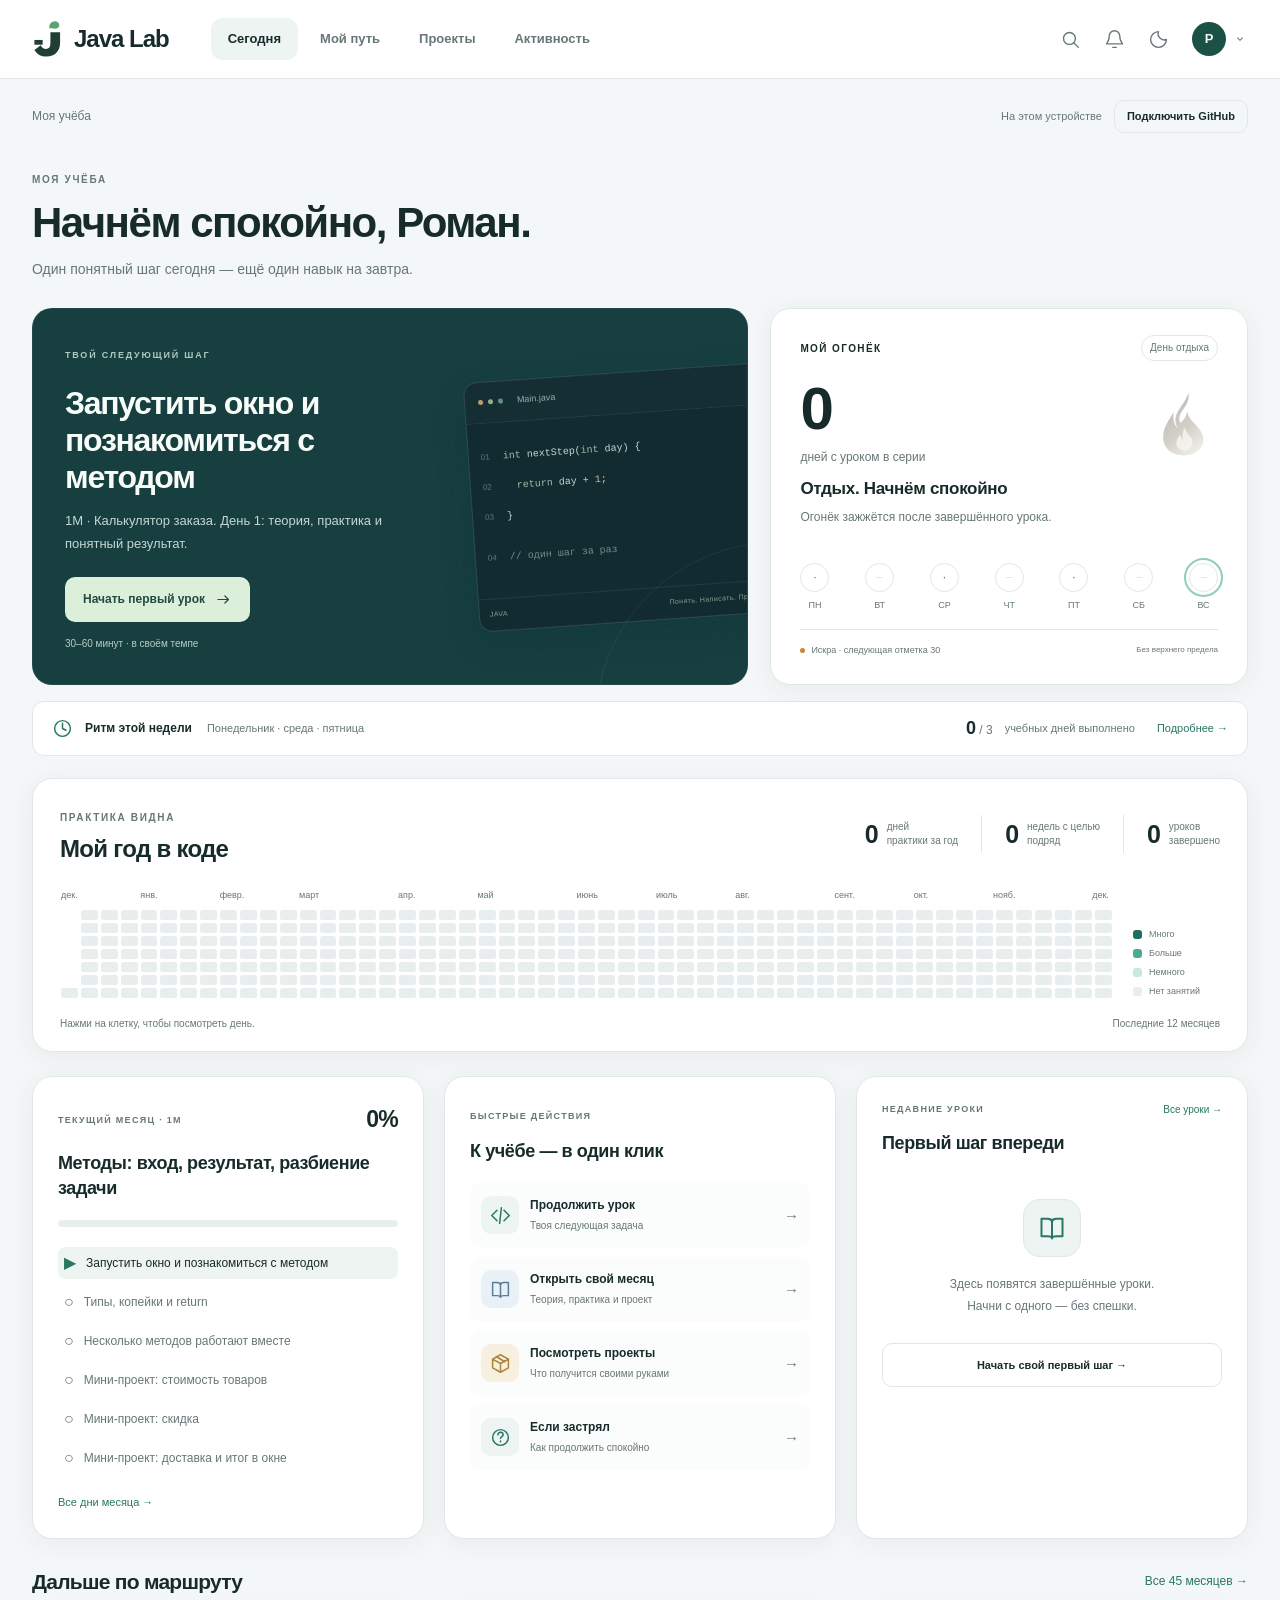
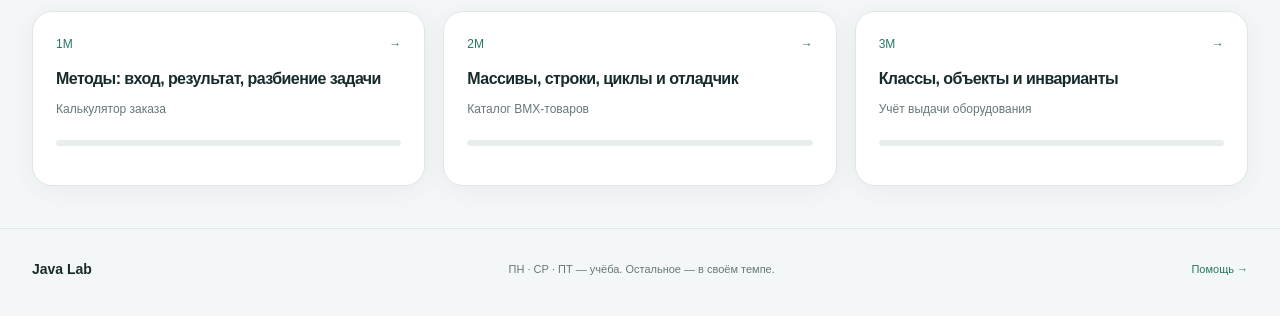
==== commit 6633e7bf: "feat: publish leaf branding, horizontal navigation and professional themes" ====
--- a/index.html
+++ b/index.html
@@ -1,46 +1,30 @@
 <!doctype html>
-<html lang="ru">
-<head>
-  <meta charset="utf-8">
-  <meta name="viewport" content="width=device-width, initial-scale=1">
-  <meta http-equiv="Content-Security-Policy" content="default-src 'self'; connect-src 'self' https://api.github.com; script-src 'self'; style-src 'self'; img-src 'self' data:; base-uri 'none'; form-action 'self'">
-  <meta name="theme-color" content="#7053ca">
-  <meta name="apple-mobile-web-app-title" content="Java Lab">
-  <meta name="apple-mobile-web-app-capable" content="yes">
-  <meta name="apple-mobile-web-app-status-bar-style" content="default">
-  <meta name="description" content="Твой путь в Java backend: один день, одна понятная задача.">
-  <title>Java Backend Lab · Учиться по шагам</title>
-  <link rel="icon" type="image/svg+xml" href="./icon.svg">
-  <link rel="apple-touch-icon" sizes="180x180" href="./apple-touch-icon.png">
-  <link rel="manifest" href="./manifest.webmanifest">
-  <link rel="stylesheet" href="./style.css">
-  <link rel="stylesheet" href="./refresh.css">
-  <script src="./rhythm.js" defer></script>
-  <script src="./art.js" defer></script>
-  <script src="./dashboard.js" defer></script>
-  <script src="./pages.js" defer></script>
-  <script src="./app.js" defer></script>
-</head>
-<body>
-  <a href="#content" class="skip">К содержимому</a>
-  <aside class="sidebar">
-    <a class="brand" href="#home"><img class="brand-mark" src="./icon-192.png" alt=""><span>Java Lab<small>ЛИЧНАЯ МАСТЕРСКАЯ</small></span></a>
-    <nav aria-label="Основная навигация">
-      <a href="#home" data-nav="home"><span>◈</span> Сегодня</a>
-      <a href="#months" data-nav="months"><span>▦</span> Мой маршрут</a>
-      <a href="#projects" data-nav="projects"><span>◇</span> Мои проекты</a>
-      <a href="#activity" data-nav="activity"><span>▥</span> Мой ритм</a>
-      <a href="#help" data-nav="help"><span>?</span> Как заниматься</a>
-    </nav>
-    <div class="side-note"><span class="tiny-label">ТВОЙ ОРИЕНТИР</span><p>Уметь создавать.<br>Понимать свой код.<br>Двигаться регулярно.</p><small>Java backend · до 2030</small></div>
-    <a class="github-link" href="https://github.com/Roman-Shulpov/java-backend-lab" target="_blank" rel="noopener">↗ Мой GitHub</a>
-  </aside>
-  <div class="shell">
-    <header class="topbar"><span id="crumb">Моя учёба</span><div class="top-actions"><details class="theme-picker" id="theme-picker"><summary class="theme-trigger" aria-label="Выбрать тему оформления">◐ <span>Тема</span></summary><div class="theme-menu" role="group" aria-label="Темы оформления"><button type="button" data-theme-choice="meadow"><i class="theme-swatch meadow"></i> Лайм <span>✓</span></button><button type="button" data-theme-choice="night"><i class="theme-swatch night"></i> Космос <span>✓</span></button><button type="button" data-theme-choice="clay"><i class="theme-swatch clay"></i> Закат <span>✓</span></button></div></details><span id="sync-status" class="save-status">На компьютере</span><button id="sync" class="button small secondary">↑ Сохранить в GitHub</button><span class="avatar" aria-label="Роман">Р</span></div></header>
-    <main id="content" tabindex="-1"><p class="loading">Открываю твою мастерскую…</p></main>
-    <footer class="site-footer">Маленькая работа сегодня — понятнее код завтра.<span>ПН · СР · ПТ — учимся, в остальные дни отдыхаем</span></footer>
-  </div>
-  <div id="toast" class="toast" role="status" aria-live="polite" hidden></div>
+<html lang="ru"><head>
+<meta charset="utf-8"><meta name="viewport" content="width=device-width, initial-scale=1, viewport-fit=cover">
+<meta http-equiv="Content-Security-Policy" content="default-src 'self'; connect-src 'self' https://api.github.com; script-src 'self'; style-src 'self'; img-src 'self' data:; base-uri 'none'; form-action 'self'">
+  <meta name="theme-color" content="#f5f7f8"><meta name="apple-mobile-web-app-title" content="Java Lab"><meta name="apple-mobile-web-app-capable" content="yes"><meta name="apple-mobile-web-app-status-bar-style" content="default">
+<meta name="description" content="Java Lab — личный кабинет обучения Java backend. Уроки, практика и проекты по шагам.">
+<title>Java Lab · Моя учёба</title>
+<link rel="icon" type="image/svg+xml" href="./icon.svg"><link rel="apple-touch-icon" sizes="180x180" href="./apple-touch-icon.png?v=3"><link rel="manifest" href="./manifest.webmanifest">
+<link rel="stylesheet" href="./style.css"><link rel="stylesheet" href="./refresh.css">
+<script src="./rhythm.js" defer></script><script src="./art.js" defer></script><script src="./dashboard.js" defer></script><script src="./pages.js" defer></script>
+  <script src="./app.js" defer></script><script src="./ui.js" defer></script>
+</head><body>
+<a href="#content" class="skip">К содержимому</a>
+<header class="app-header"><div class="header-inner">
+<a class="brand" href="#home" aria-label="Java Lab — главная"><img src="./brand-mark.svg" class="brand-mark" alt=""><span>Java Lab</span></a>
+<nav class="main-nav" aria-label="Основная навигация"><a href="#home" data-nav="home">Сегодня</a><a href="#months" data-nav="months">Мой путь</a><a href="#projects" data-nav="projects">Проекты</a><a href="#activity" data-nav="activity">Активность</a></nav>
+<div class="header-tools">
+<button class="icon-button" id="open-search" type="button" aria-label="Найти урок" title="Найти урок · Ctrl+K"><svg viewBox="0 0 24 24" aria-hidden="true"><circle cx="10.8" cy="10.8" r="6.8"/><path d="m16 16 5 5"/></svg></button>
+<details class="header-menu schedule-menu" id="schedule-menu" data-menu><summary class="icon-button" aria-label="Моё расписание" title="Моё расписание"><svg viewBox="0 0 24 24" aria-hidden="true"><path d="M18 8a6 6 0 0 0-12 0c0 7-3 7-3 9h18c0-2-3-2-3-9M10 21h4"/></svg></summary><div class="menu-panel" id="schedule-content"></div></details>
+<details class="theme-picker header-menu" id="theme-picker" data-menu><summary class="icon-button theme-trigger" aria-label="Выбрать тему оформления" title="Тема оформления"><svg viewBox="0 0 24 24" aria-hidden="true"><path d="M12 3a9 9 0 1 0 9 9 7 7 0 0 1-9-9Z"/></svg></summary><div class="theme-menu menu-panel" role="group" aria-label="Темы оформления"><span class="menu-caption">Оформление</span><button type="button" data-theme-choice="meadow"><i class="theme-swatch meadow"></i> Светлая <span>✓</span></button><button type="button" data-theme-choice="night"><i class="theme-swatch night"></i> Графит <span>✓</span></button><button type="button" data-theme-choice="clay"><i class="theme-swatch clay"></i> Песочная <span>✓</span></button></div></details>
+<details class="header-menu profile-menu" id="profile-menu" data-menu><summary class="profile-trigger" aria-label="Меню личного кабинета"><span class="avatar">Р</span><svg viewBox="0 0 24 24" aria-hidden="true"><path d="m8 10 4 4 4-4"/></svg></summary><div class="menu-panel"><b class="profile-name">Роман</b><span class="menu-caption">Личный кабинет</span><a href="#help" data-nav="help">Как заниматься</a><a href="./iphone.html" target="_blank" rel="noopener">Приложение и виджет</a><a href="https://github.com/Roman-Shulpov/java-backend-lab" target="_blank" rel="noopener">Мой GitHub ↗</a></div></details>
+</div></div></header>
+<div class="shell"><div class="workspace-status"><span id="crumb">Моя учёба</span><div class="top-actions"><span id="sync-status" class="save-status" role="status">На компьютере</span><button id="sync" class="button small secondary">Синхронизировать</button></div></div>
+<main id="content" tabindex="-1"><p class="loading">Открываю учебный кабинет…</p></main>
+<footer class="site-footer"><a class="footer-brand" href="#home">Java Lab</a><span>ПН · СР · ПТ — учёба. Остальное — в своём темпе.</span><a href="#help">Помощь →</a></footer></div>
+<dialog id="lesson-search" class="search-dialog" aria-labelledby="search-title"><div class="search-top"><label id="search-title" for="search-input">Найти урок</label><button type="button" class="icon-button" id="close-search" aria-label="Закрыть поиск">×</button></div><input id="search-input" type="search" placeholder="Например, методы, SQL или Docker" autocomplete="off"><p class="search-hint">Поиск по всем 45 месяцам обучения</p><div id="search-results" aria-live="polite"></div><div class="search-footer">Enter — открыть первый результат <span>Esc — закрыть</span></div></dialog>
+<div id="toast" class="toast" role="status" aria-live="polite" hidden></div>
 <dialog id="pages-connect" class="connect-dialog" aria-labelledby="connect-title">
   <form method="dialog"><span class="eyebrow">СИНХРОНИЗАЦИЯ</span><h2 id="connect-title">Подключить GitHub</h2>
   <p>Уроки и отметки работают на этом устройстве без ключа. Для переноса отметок между устройствами нужен отдельный ключ с доступом только к java-backend-lab: Contents → Read and write.</p>
@@ -49,5 +33,4 @@
   <label class="remember-key"><input id="pages-remember" type="checkbox"> Запомнить на моём устройстве</label><small>Для автоматической синхронизации после закрытия сайта. Ключ хранится в браузере этого устройства. Без галочки — только до закрытия вкладки. Ключ виджета остаётся Read-only.</small>
   <div class="dialog-buttons"><button value="cancel" class="button secondary">Позже</button><button value="connect" class="button">Синхронизировать</button></div>
   </form></dialog>
-</body>
-</html>
+</body></html>
--- a/style.css
+++ b/style.css
@@ -1,23 +1,19 @@
 @charset "UTF-8";
-:root{--bg:#f6f5ef;--paper:#fffef9;--ink:#263e35;--muted:#758078;--line:#e0e4d9;--green:#183e35;--lime:#d9edac;--orange:#ec8d44;--radius:22px;font-family:Inter,"Segoe UI",Arial,sans-serif;color:var(--ink);background:var(--bg);font-size:15px;line-height:1.55}
-*{box-sizing:border-box}body{margin:0}a{color:inherit}button,input,textarea{font:inherit}button,a,input,textarea,summary{outline-offset:5px}button{cursor:pointer}button:disabled{opacity:.55;cursor:wait}a{text-decoration:none}a:hover{text-decoration:underline}h1,h2,h3,p{margin-top:0}h1{font-size:42px;line-height:1.14;letter-spacing:-1.5px;font-weight:650}h2{font-size:25px;line-height:1.25;letter-spacing:-.6px}h3{font-size:18px;line-height:1.4}small{font-size:12px}button{border:0}.sidebar{position:fixed;inset:0 auto 0 0;width:224px;padding:36px 24px 24px;background:#edf0e7;border-right:1px solid var(--line);display:flex;flex-direction:column;z-index:4}.brand{display:flex;align-items:center;gap:12px;font-size:21px;font-weight:700;letter-spacing:-.6px;margin-bottom:54px}.brand:hover{text-decoration:none}.brand small{display:block;letter-spacing:1.5px;font-size:8px;color:var(--muted);margin-top:3px}.brand-mark{background:var(--green);color:#eaf5d6;width:42px;height:43px;border-radius:12px;display:grid;place-items:center;font-size:28px;line-height:1;padding-bottom:5px}.sidebar nav{display:grid;gap:8px}.sidebar nav a{padding:12px 14px;border-radius:12px;font-size:14px;color:#68766d;display:flex;gap:12px;align-items:center}.sidebar nav a span{font-size:18px;width:21px;text-align:center}.sidebar nav a.active{background:var(--green);color:#f0f5e9}.sidebar nav a:hover{text-decoration:none;background:#e1e7d8}.sidebar nav a.active:hover{background:var(--green)}.side-note{margin-top:auto;padding:24px 9px;color:#67766a}.side-note p{font-size:13px;line-height:1.8;margin:12px 0}.tiny-label,.eyebrow{font-size:10px;font-weight:650;letter-spacing:1.7px;text-transform:uppercase}.github-link{font-size:13px;padding:14px 9px;border-top:1px solid #d8dfcf}.shell{margin-left:224px;min-height:100vh}.topbar{height:88px;display:flex;align-items:center;justify-content:space-between;padding:0 48px;border-bottom:1px solid var(--line);font-size:13px;color:var(--muted)}.top-actions{display:flex;align-items:center;gap:17px}.avatar{width:34px;height:34px;border-radius:50%;background:#e4e8da;display:grid;place-items:center;font-weight:600;color:#60715e}.button{display:inline-flex;align-items:center;justify-content:center;gap:12px;background:var(--green);color:white;border-radius:11px;padding:13px 22px;font-weight:600;font-size:14px;border:1px solid transparent;text-align:center;min-height:46px}.button:hover{filter:brightness(1.12);text-decoration:none}.button.secondary{background:transparent;border-color:#cdd6c8;color:var(--ink)}.button.small{padding:8px 14px;min-height:36px;font-size:12px}.button.light{background:var(--lime);color:#173b2e}.button.full{width:100%}.text-button{background:none;padding:8px 0;color:var(--muted);text-decoration:underline;font-size:12px}.save-status{font-size:11px}.site-footer{padding:24px 48px 32px;display:flex;justify-content:space-between;font-size:11px;color:#8a9389}.site-footer span{white-space:nowrap}main{padding:40px 48px 30px;max-width:1500px;margin:auto}.page-heading{display:flex;align-items:flex-end;justify-content:space-between;gap:20px;margin-bottom:28px}.page-heading h1{margin:8px 0 10px}.page-heading p{color:var(--muted);margin:0;font-size:14px}.today-date{color:var(--muted);font-size:12px;white-space:nowrap;padding-bottom:5px}.dashboard-grid{display:grid;grid-template-columns:minmax(0,1.8fr) minmax(265px,1fr);gap:23px}.hero{background:var(--green);border-radius:var(--radius);padding:34px 35px;color:#f1f5e9;position:relative;overflow:hidden;min-height:300px}.hero .eyebrow{color:#afc4ab}.hero h2{font-size:34px;letter-spacing:-1px;max-width:420px;margin:18px 0 12px}.hero p{font-size:14px;color:#c4d2c6;max-width:365px;margin-bottom:26px}.hero .button{position:relative;z-index:1}.hero .hero-meta{font-size:11px;color:#c0d0bf;margin-left:15px}.hero-orbit{position:absolute;width:230px;height:230px;border:1px solid #396052;border-radius:50%;right:-100px;top:15px;pointer-events:none}.hero-orbit:after,.hero-orbit:before{content:"";position:absolute;inset:26px;border:1px solid #396052;border-radius:50%}.hero-orbit:after{inset:53px}.hero .month-tag{display:inline-block;border:1px solid #688770;border-radius:8px;padding:5px 10px;font-size:12px;margin-top:1px}.card{background:var(--paper);border:1px solid var(--line);border-radius:var(--radius);padding:26px}.streak{position:relative;overflow:hidden}.streak-top{display:flex;align-items:center;justify-content:space-between}.streak h3{margin:0}.flame-wrap{width:62px;height:68px;position:relative}.flame-wrap svg{width:100%;height:100%;filter:drop-shadow(0 6px 10px #edb26a35)}.flame-wrap.dormant svg{filter:grayscale(.8);opacity:.55}.streak-number{font-size:37px;letter-spacing:-1px;font-weight:650;line-height:1;margin-top:12px}.streak-number small{font-size:14px;font-weight:400;color:var(--muted);letter-spacing:0}.streak p{font-size:12px;color:var(--muted);margin:10px 0 18px}.week-dots{display:flex;justify-content:space-between;gap:5px}.week-day{text-align:center;font-size:10px;color:#7f8a7d}.week-day b{width:27px;height:27px;border-radius:50%;border:1px solid #e2e5db;display:grid;place-items:center;margin-bottom:5px;font-size:12px;font-weight:500}.week-day.done b{background:#e8f0d2;border-color:#ccdcae;color:#4a6a34}.week-day.current b{outline:2px solid #bdc9b4;outline-offset:2px}.streak-foot{border-top:1px solid var(--line);padding-top:12px;margin-top:12px;color:#7a856f;font-size:11px}.section-heading{display:flex;justify-content:space-between;align-items:center;gap:15px;margin:32px 0 17px}.section-heading h2{margin:0;font-size:21px}.section-heading a{font-size:12px;color:var(--muted)}.steps{display:grid;grid-template-columns:repeat(3,1fr);gap:15px}.step-card{padding:20px;display:flex;gap:15px;align-items:flex-start}.step-num{background:#f1f2e9;color:#89927d;border-radius:10px;width:34px;height:34px;display:grid;place-items:center;flex-shrink:0;font-size:12px}.step-card h3{font-size:14px;margin:1px 0 5px}.step-card p{font-size:12px;color:var(--muted);margin:0}.month-preview{display:grid;grid-template-columns:repeat(3,1fr);gap:16px}.month-card{transition:transform .15s;display:block;min-height:176px;padding:22px}.month-card:hover{text-decoration:none;transform:translateY(-2px);border-color:#b9c5a9}.month-card .month-id{font-size:12px;color:#748668;display:flex;justify-content:space-between;margin-bottom:14px}.month-card h3{font-size:16px;margin:0 0 9px}.month-card p{font-size:12px;color:var(--muted);margin:0}.progress-track{height:5px;border-radius:6px;background:#e8ecdf;margin-top:20px;overflow:hidden}.progress-track i{display:block;height:100%;background:#8ca96b;width:0}.mini-progress{font-size:11px;color:var(--muted);margin-top:7px}.phase{margin-top:28px}.phase summary{font-size:19px;font-weight:600;cursor:pointer;padding:15px 0}.phase .month-preview{margin-top:8px}.intro-note{max-width:620px;color:var(--muted);font-size:14px}.month-layout{display:grid;grid-template-columns:minmax(0,1.65fr) minmax(250px,1fr);gap:24px}.lesson-list{display:grid;gap:8px}.lesson-row{display:flex;align-items:center;gap:16px;padding:15px 18px;border:1px solid var(--line);background:var(--paper);border-radius:13px}.lesson-row:hover{border-color:#b8c9a4;text-decoration:none}.day-badge{display:grid;place-items:center;flex-shrink:0;width:35px;height:35px;border-radius:50%;background:#f0f2e9;color:#75856e;font-size:12px}.day-badge.done{background:#dcecc7;color:#446337}.lesson-row h3{font-size:14px;margin:0 0 2px}.lesson-row small{font-size:10px;color:var(--muted)}.lesson-row .arrow{margin-left:auto;color:#86937e}.project-panel{align-self:start;position:sticky;top:25px}.project-panel h2{font-size:22px;margin:12px 0}.project-panel p,.project-panel li{font-size:13px;color:#657263}.project-panel ul{padding-left:18px}.lesson-layout{display:grid;grid-template-columns:205px minmax(0,1fr);gap:32px;align-items:start}.lesson-sidebar{position:sticky;top:20px}.lesson-sidebar h2{font-size:17px}.lesson-nav{display:grid;gap:4px}.lesson-nav a{display:flex;gap:9px;font-size:11px;line-height:1.35;padding:10px 9px;border-radius:9px;color:#71806d;align-items:center}.lesson-nav a span{min-width:19px;font-size:11px}.lesson-nav a.active{background:#e4ecd8;color:#314c33}.lesson-nav a:hover{background:#edf0e7;text-decoration:none}.lesson-column{max-width:800px;min-width:0}.lesson-header{margin-bottom:24px}.lesson-header h1{font-size:31px;letter-spacing:-.7px;margin:11px 0 12px}.lesson-header p{font-size:12px;color:var(--muted)}.lesson-body{padding:30px 34px}.lesson-body h2{font-size:20px;margin:25px 0 14px}.lesson-body h2:first-child{margin-top:0}.lesson-body h3{font-size:17px}.lesson-body p,.lesson-body li{font-size:14px;line-height:1.8}.lesson-body li{margin-bottom:8px}.lesson-body ol,.lesson-body ul{padding-left:22px}.lesson-body a{color:#4c7448;text-decoration:underline;text-underline-offset:3px}.lesson-body code{font-family:Consolas,monospace;background:#eff1e7;border-radius:4px;padding:2px 5px;font-size:12px;overflow-wrap:anywhere}.lesson-body pre{padding:17px 19px;border-radius:12px;background:#203d34;color:#e9eedf;overflow:auto;line-height:1.8}.lesson-body pre code{padding:0;background:none;color:inherit;white-space:pre;overflow-wrap:normal}.lesson-body details{border:1px solid var(--line);border-radius:12px;padding:13px 17px;margin:20px 0 0}.lesson-body summary{font-size:12px;font-weight:600;cursor:pointer}.lesson-body details p{font-size:13px}.lesson-body hr{border:0;border-top:1px solid var(--line);margin:25px 0}.completion{margin-top:22px;padding:28px 30px}.completion h2{font-size:21px}.completion .subtext{font-size:12px;color:var(--muted)}.checkline{display:flex;align-items:flex-start;gap:10px;font-size:13px;margin:12px 0;cursor:pointer}.checkline input{accent-color:#456d3d;width:17px;height:17px;margin-top:2px;flex-shrink:0}textarea{width:100%;min-height:92px;resize:vertical;border:1px solid #cdd5c6;border-radius:10px;padding:12px;background:#fafbf6;color:var(--ink);font-size:13px;line-height:1.5}textarea:focus{outline-color:#8eab70}.note-label{display:block;font-size:12px;font-weight:600;margin:19px 0 8px}.form-actions{display:flex;flex-wrap:wrap;gap:9px;margin-top:14px}.form-actions .button{font-size:12px;padding:11px 15px}.lesson-bottom{display:flex;justify-content:space-between;margin-top:23px;font-size:13px;color:#6b7e60}.done-banner{padding:12px 16px;border-radius:10px;background:#e9f0dc;color:#557442;font-size:13px;margin-bottom:16px}.toast{position:fixed;bottom:24px;left:calc(224px + (100vw - 224px)/2);transform:translateX(-50%);background:#203e34;color:#fff;padding:15px 22px;border-radius:13px;box-shadow:0 8px 30px #17342830;z-index:10;max-width:min(600px,90vw);font-size:13px}.toast.error{background:#7c4534}.help-card{max-width:800px}.help-card li{margin-bottom:14px}.help-card h2{margin-top:28px;font-size:21px}.help-card p,.help-card li{font-size:14px}.help-card a{text-decoration:underline}.project-grid{display:grid;grid-template-columns:repeat(2,1fr);gap:18px}.project-grid .card h3{margin:10px 0}.project-grid .card p{font-size:13px;color:var(--muted)}.badge{display:inline-flex;padding:4px 9px;border-radius:7px;font-size:10px;background:#edf1e3;color:#78866b}.skip{position:absolute;left:240px;top:-60px;z-index:20;background:white;padding:15px}.skip:focus{top:5px}.table-wrap{overflow:auto}td{border-bottom:1px solid var(--line);padding:10px;font-size:12px}.loading{color:var(--muted);padding:40px}
-@media(min-width:1450px){main{padding-top:48px}.hero{min-height:325px}.hero h2{font-size:39px}}
-@media(max-width:1150px){.sidebar{width:190px;padding:30px 16px}.shell{margin-left:190px}.brand{font-size:18px;gap:9px}.brand-mark{width:36px;height:38px}main{padding:30px}.topbar{padding:0 30px}.dashboard-grid{grid-template-columns:1.6fr 1fr;gap:16px}.hero{padding:28px}.hero h2{font-size:28px}.hero .hero-meta{display:block;margin:13px 0 0}.card{padding:21px}.step-card{padding:18px 14px;gap:9px}.month-preview{gap:12px}.lesson-layout{grid-template-columns:170px minmax(0,1fr);gap:20px}.lesson-body{padding:25px}.site-footer{padding:20px 30px}.toast{left:calc(190px + (100vw - 190px)/2)}}
-@media(max-width:900px){.sidebar{position:relative;width:auto;padding:18px 24px;border-right:0;border-bottom:1px solid var(--line);flex-direction:row;align-items:center;gap:30px}.brand{margin:0}.brand small{display:none}.sidebar nav{display:flex;margin-left:auto;gap:5px}.sidebar nav a{padding:10px;font-size:12px}.sidebar nav a span{display:none}.side-note,.github-link{display:none}.shell{margin:0}.topbar{height:64px}.avatar{display:none}.save-status{display:none}.dashboard-grid{grid-template-columns:1.5fr 1fr}.hero h2{font-size:29px}.steps{gap:10px}.step-card{display:block}.step-num{margin-bottom:12px}.lesson-layout{grid-template-columns:150px minmax(0,1fr);gap:18px}.lesson-body{padding:24px}.toast{left:50%}.skip{left:20px}.site-footer{gap:20px}}
-@media(max-width:650px){.sidebar{padding:15px 18px;display:block}.brand{font-size:19px}.brand-mark{width:31px;height:32px;font-size:22px}.sidebar nav{margin-top:14px;justify-content:space-between}.sidebar nav a{font-size:11px;padding:8px 9px}.topbar{padding:0 20px;height:58px}.top-actions{gap:0}.button.small{font-size:10px;padding:8px 10px}.topbar #crumb{font-size:11px}main{padding:25px 20px}.page-heading{align-items:start}.page-heading h1{font-size:33px}.page-heading p{font-size:12px}.today-date{display:none}.dashboard-grid{grid-template-columns:1fr}.hero{min-height:270px;padding:27px}.hero h2{font-size:31px}.hero p{font-size:13px}.hero .hero-meta{display:inline-block;margin-left:10px}.streak{padding:22px}.streak-top{float:left;width:100%;margin-bottom:8px}.streak-number{font-size:32px}.streak .flame-wrap{height:53px}.week-dots{clear:both;padding-top:4px}.streak-foot{font-size:11px}.steps{grid-template-columns:1fr}.step-card{display:flex;align-items:center;padding:15px 17px}.step-num{margin:0}.month-preview,.project-grid{grid-template-columns:1fr}.month-card{min-height:145px}.section-heading h2{font-size:20px}.month-layout{grid-template-columns:1fr}.project-panel{position:static}.lesson-layout{display:block}.lesson-sidebar{position:static;margin-bottom:24px}.lesson-sidebar h2{font-size:14px}.lesson-nav{display:flex;overflow-x:auto;padding-bottom:5px;gap:7px}.lesson-nav a{flex-shrink:0;padding:9px 12px;min-width:37px;border:1px solid var(--line)}.lesson-nav a .nav-title{display:none}.lesson-nav a span{min-width:auto}.lesson-header h1{font-size:28px}.lesson-body{padding:22px 20px}.lesson-body p,.lesson-body li{font-size:13px}.completion{padding:23px 20px}.form-actions .button{width:100%}.site-footer{display:block;font-size:10px;padding:20px}.site-footer span{display:block;margin-top:7px}.toast{bottom:12px;width:calc(100% - 32px);max-width:none}.intro-note{font-size:13px}}
-@media(prefers-reduced-motion:reduce){*{transition:none!important;scroll-behavior:auto!important}}
-
-/* Themes share layout and contrast rules. The chosen theme stays on this device. */
-:root{--sidebar:#edf0e7;--surface-hover:#e1e7d8;--soft:#f0f2e9;--soft-text:#657a5b;--link:#426e42;--hero:#183e35;--hero-text:#f1f5e9;--hero-muted:#c4d2c6;--hero-orbit:#396052;--success:#e9f0dc;--success-text:#4c7041;--field:#fafbf6;--badge:#edf1e3;--code:#203d34;--code-text:#e9eedf}
-:root[data-theme="night"]{color-scheme:dark;--bg:#111b1b;--paper:#1b2b2a;--ink:#e9f3ed;--muted:#a5b9ae;--line:#34504a;--green:#295447;--lime:#d6edaa;--orange:#ffb66c;--sidebar:#152422;--surface-hover:#263b35;--soft:#263c36;--soft-text:#c2d9bc;--link:#b1dfa8;--hero:#244e40;--hero-text:#f2faef;--hero-muted:#c9ddd0;--hero-orbit:#568471;--success:#294635;--success-text:#d2ebbd;--field:#1a302b;--badge:#263e36;--code:#132723;--code-text:#e3f3e8}
-:root[data-theme="clay"]{color-scheme:light;--bg:#f8f0e9;--paper:#fff9f3;--ink:#503e39;--muted:#806f67;--line:#e7d7ca;--green:#713e36;--lime:#f4d7a6;--orange:#e8834d;--sidebar:#f2e6dc;--surface-hover:#ead8c9;--soft:#f3e8df;--soft-text:#825c48;--link:#99543a;--hero:#754638;--hero-text:#fff7f0;--hero-muted:#f1d9c9;--hero-orbit:#a87860;--success:#fae8d5;--success-text:#89543b;--field:#fffaf5;--badge:#f2e2d0;--code:#553b34;--code-text:#fff3e7}
-body{background:var(--bg);color:var(--ink)}
-.sidebar{background:var(--sidebar)}.sidebar nav a{color:var(--muted)}.sidebar nav a:hover{background:var(--surface-hover)}.sidebar nav a.active{background:var(--hero);color:var(--hero-text)}.sidebar nav a.active:hover{background:var(--hero)}.brand-mark{background:var(--hero);color:var(--hero-text)}.side-note,.side-note p,.side-note small,.github-link{color:var(--muted)}.github-link{border-color:var(--line)}
-.hero{background:var(--hero);color:var(--hero-text)}.hero .eyebrow,.hero p,.hero .hero-meta{color:var(--hero-muted)}.hero-orbit,.hero-orbit::before,.hero-orbit::after{border-color:var(--hero-orbit)}
-.button{background:var(--hero);color:var(--hero-text)}.button.secondary{border-color:var(--line);color:var(--ink)}.button.light{background:var(--lime);color:#28382b}
-.avatar,.step-num,.day-badge{background:var(--soft);color:var(--soft-text)}.lesson-row:hover,.month-card:hover{border-color:var(--soft-text)}.day-badge.done,.week-day.done b{background:var(--success);color:var(--success-text);border-color:var(--line)}.week-day,.week-day b,.streak-foot,.month-card .month-id,.month-card p,.project-panel p,.project-panel li,.lesson-nav a,.lesson-header p,.lesson-bottom,.site-footer{color:var(--muted)}.week-day b{border-color:var(--line)}.week-day.current b{outline-color:var(--soft-text)}.progress-track{background:var(--soft)}.progress-track i{background:var(--soft-text)}.lesson-nav a.active,.lesson-nav a:hover{background:var(--soft);color:var(--ink)}
-.lesson-body a,.help-card a{color:var(--link)}.lesson-body code{background:var(--soft);color:var(--ink)}.lesson-body pre{background:var(--code);color:var(--code-text)}.lesson-body pre code{color:var(--code-text);background:transparent}.done-banner{background:var(--success);color:var(--success-text)}.badge{background:var(--badge);color:var(--soft-text)}textarea{background:var(--field);border-color:var(--line);color:var(--ink)}textarea::placeholder{color:var(--muted)}.toast{background:var(--hero);color:var(--hero-text)}.skip{background:var(--paper)}
-.card,.lesson-row{box-shadow:0 10px 30px rgb(30 48 38 / 3%)}.month-card:hover,.lesson-row:hover{box-shadow:0 13px 30px rgb(30 48 38 / 8%)}
-.theme-picker{position:relative;z-index:8}.theme-trigger{display:inline-flex;align-items:center;gap:7px;border:1px solid var(--line);border-radius:10px;min-height:36px;padding:7px 12px;color:var(--ink);background:var(--paper);font-size:12px;font-weight:600;cursor:pointer;list-style:none;white-space:nowrap}.theme-trigger::-webkit-details-marker{display:none}.theme-trigger::marker{content:""}.theme-trigger:hover{border-color:var(--soft-text)}.theme-menu{position:absolute;right:0;top:calc(100% + 8px);min-width:205px;padding:7px;border-radius:14px;background:var(--paper);border:1px solid var(--line);box-shadow:0 16px 40px rgb(20 30 20 / 18%)}.theme-menu button{width:100%;display:flex;align-items:center;gap:10px;border-radius:9px;padding:10px;background:transparent;color:var(--ink);font-size:13px;text-align:left}.theme-menu button:hover,.theme-menu button[aria-pressed="true"]{background:var(--soft)}.theme-menu button span{margin-left:auto;visibility:hidden}.theme-menu button[aria-pressed="true"] span{visibility:visible}.theme-swatch{display:inline-block;width:17px;height:17px;border-radius:50%;border:2px solid var(--paper);box-shadow:0 0 0 1px var(--line)}.theme-swatch.meadow{background:linear-gradient(135deg,#d9edac 48%,#183e35 50%)}.theme-swatch.night{background:linear-gradient(135deg,#a7cfaf 48%,#152422 50%)}.theme-swatch.clay{background:linear-gradient(135deg,#f4d7a6 48%,#754638 50%)}
-:focus-visible{outline:3px solid var(--orange);outline-offset:3px}
-@media(max-width:650px){.theme-trigger{padding:7px 10px}.theme-trigger span{display:none}.top-actions{gap:7px}.theme-menu{right:-130px}.topbar #crumb{max-width:110px;overflow:hidden;text-overflow:ellipsis;white-space:nowrap}}
+:root{font-family:Inter,-apple-system,BlinkMacSystemFont,"Segoe UI",sans-serif;font-size:15px;line-height:1.55;color-scheme:light;--bg:#f4f7f8;--paper:#fff;--ink:#172b2a;--muted:#677778;--line:#e0e7e6;--accent:#277764;--green:#1b5147;--hero:#173f40;--hero-text:#f8fcf8;--hero-muted:#c5d7d3;--soft:#edf4f1;--soft-text:#2a7664;--field:#fbfcfc;--code:#192c32;--code-text:#e5efed;--success:#eaf5ef;--success-text:#286349;--chart-0:#e8edee;--chart-1:#c8e8dd;--chart-2:#91ceba;--chart-3:#4baa91;--chart-4:#216d64;--shadow:0 4px 24px #183b3510;--radius:20px;--link:#277764;--orange:#bd772d;color:var(--ink);background:var(--bg)}
+:root[data-theme="night"]{color-scheme:dark;--bg:#121a1d;--paper:#1b2529;--ink:#e7eded;--muted:#a0afb0;--line:#303d41;--accent:#90c5b1;--green:#326554;--hero:#173d3a;--hero-text:#f0f7f3;--hero-muted:#bfd2cd;--soft:#253331;--soft-text:#90c5b1;--field:#172125;--code:#111b1e;--code-text:#dceae5;--success:#243c30;--success-text:#b5ddbe;--chart-0:#2a373b;--chart-1:#305b50;--chart-2:#43846e;--chart-3:#6fb096;--chart-4:#aad9bd;--shadow:0 4px 24px #00000012;--link:#9acdb9;--orange:#d9a062}
+:root[data-theme="clay"]{--bg:#f4f2eb;--paper:#fffef9;--ink:#30372f;--muted:#767a6c;--line:#e3e2d7;--accent:#6f7850;--green:#4a5d3c;--hero:#354c40;--hero-text:#f7f6e9;--hero-muted:#d0d5c1;--soft:#eef0e5;--soft-text:#647448;--field:#fbfbf4;--code:#293a32;--code-text:#eef0df;--success:#edf2df;--success-text:#57713b;--chart-0:#e9e9df;--chart-1:#d8e2bd;--chart-2:#b7cc92;--chart-3:#8cae6d;--chart-4:#587b4a;--link:#657741;--orange:#bb7f3a}
+*{box-sizing:border-box}body{margin:0}a{color:inherit;text-decoration:none}a:hover{text-decoration:none}button,input,textarea{font:inherit}button{cursor:pointer}button:disabled{cursor:wait;opacity:.6}button{border:0}h1,h2,h3,p{margin-top:0}h1,h2,h3{line-height:1.2;letter-spacing:-.035em}h1{font-size:42px;font-weight:720}h2{font-size:24px;font-weight:680}h3{font-size:17px;font-weight:650}small{font-size:12px}svg{display:block}button,a,input,textarea,summary{outline-offset:4px}:focus-visible{outline:2px solid var(--accent)}[hidden]{display:none!important}
+.app-header{position:sticky;top:0;z-index:20;background:var(--paper);border-bottom:1px solid var(--line)}.header-inner{max-width:1280px;padding:0 32px;margin:auto;min-height:78px;display:flex;align-items:center;gap:42px}.brand{display:flex;align-items:center;gap:11px;flex-shrink:0;color:var(--ink);font-weight:760;font-size:24px;letter-spacing:-1px}.brand-mark{width:31px;height:39px;object-fit:contain}.main-nav{display:flex;gap:5px;align-items:center;flex:1}.main-nav a{font-size:13px;color:var(--muted);font-weight:550;white-space:nowrap;padding:11px 17px;border-radius:12px}.main-nav a:hover{color:var(--ink);background:var(--field)}.main-nav a.active{background:var(--soft);color:var(--ink)}.header-tools{display:flex;align-items:center;gap:8px}.icon-button{width:36px;height:36px;display:grid;place-items:center;padding:8px;background:transparent;border-radius:10px;color:var(--muted)}.icon-button:hover{background:var(--soft);color:var(--ink)}.icon-button svg{width:21px;height:21px;fill:none;stroke:currentColor;stroke-width:1.6;stroke-linecap:round;stroke-linejoin:round}.header-menu{position:relative}.header-menu summary{list-style:none;cursor:pointer}.header-menu summary::-webkit-details-marker{display:none}.header-menu summary::marker{content:""}.profile-trigger{display:flex;align-items:center;gap:6px;padding:4px 0 4px 8px}.profile-trigger>svg{width:16px;height:16px;fill:none;stroke:var(--muted);stroke-width:1.6}.avatar{width:34px;height:34px;border-radius:50%;display:grid;place-items:center;font-size:13px;font-weight:600;background:var(--green);color:#f6f8f1}.menu-panel{position:absolute;top:calc(100% + 13px);right:0;min-width:210px;border:1px solid var(--line);border-radius:14px;padding:10px;background:var(--paper);box-shadow:0 12px 40px #152e2920;color:var(--ink)}.menu-panel>a,.theme-menu button{display:flex;align-items:center;gap:10px;width:100%;padding:10px;border-radius:8px;font-size:13px;color:var(--ink);background:transparent;text-align:left}.menu-panel>a:hover,.theme-menu button:hover{background:var(--soft)}.menu-caption{display:block;font-size:11px;color:var(--muted);padding:4px 10px 9px}.profile-name{display:block;padding:6px 10px 0;font-size:14px}.theme-menu button>span{margin-left:auto;visibility:hidden}.theme-menu button[aria-pressed="true"]{background:var(--soft)}.theme-menu button[aria-pressed="true"]>span{visibility:visible}.theme-swatch{width:16px;height:16px;display:block;border-radius:50%;border:1px solid var(--line)}.theme-swatch.meadow{background:#e9f2ed}.theme-swatch.night{background:#273438}.theme-swatch.clay{background:#e8e6d6}.schedule-menu .menu-panel{min-width:275px;padding:20px}.schedule-menu h2{font-size:17px;margin-bottom:10px}.schedule-menu p{font-size:12px;color:var(--muted);line-height:1.7;margin-bottom:12px}.schedule-menu b{font-size:14px;display:block;margin-bottom:5px}.schedule-menu a{font-size:12px;color:var(--accent);padding:0}
+.shell{margin:0;min-height:calc(100vh - 78px)}.workspace-status{max-width:1280px;margin:auto;padding:20px 32px 0;display:flex;justify-content:space-between;align-items:center;gap:15px;min-height:55px}#crumb{font-size:12px;color:var(--muted)}.top-actions{display:flex;gap:12px;align-items:center}.save-status{font-size:11px;color:var(--muted);max-width:230px;line-height:1.4}.button{display:inline-flex;align-items:center;justify-content:center;gap:10px;background:var(--green);color:#fff;border:1px solid transparent;border-radius:10px;padding:12px 19px;font-size:13px;font-weight:600;min-height:44px;transition:background .15s,border-color .15s}.button:hover{filter:brightness(1.08)}.button svg{width:17px;height:17px}.button.secondary{background:transparent;border-color:var(--line);color:var(--ink)}.button.secondary:hover{background:var(--soft);filter:none}.button.small{padding:7px 12px;min-height:32px;font-size:11px}.button.light{background:#dbefdb;color:#234c3f}.button.full{width:100%}.text-button{background:none;color:var(--link);padding:9px 0;text-decoration:underline;text-underline-offset:3px;font-size:12px}.site-footer{max-width:1280px;margin:auto;padding:30px 32px 35px;display:flex;gap:25px;justify-content:space-between;align-items:center;border-top:1px solid var(--line);font-size:11px;color:var(--muted)}.footer-brand{font-weight:700;color:var(--ink);font-size:14px}.site-footer>a:last-child{color:var(--accent)}
+main{padding:32px 32px 42px;max-width:1280px;margin:auto}.page-heading{display:flex;gap:20px;justify-content:space-between;align-items:end;margin-bottom:28px}.page-heading h1{margin:9px 0 10px}.page-heading p{font-size:14px;color:var(--muted);margin:0;max-width:760px}.eyebrow,.tiny-label{font-size:10px;line-height:1.5;font-weight:650;text-transform:uppercase;letter-spacing:1.65px;color:var(--muted)}.card{background:var(--paper);border:1px solid var(--line);border-radius:var(--radius);padding:25px;box-shadow:var(--shadow)}.section-heading{display:flex;align-items:center;justify-content:space-between;gap:15px;margin:30px 0 17px}.section-heading h2{font-size:21px;margin:0}.section-heading>a{font-size:12px;color:var(--link)}.month-preview{display:grid;grid-template-columns:repeat(3,minmax(0,1fr));gap:18px}.month-card{display:block;padding:23px;min-height:175px;transition:border-color .15s}.month-card:hover{border-color:var(--accent)}.month-id{display:flex;justify-content:space-between;gap:15px;margin-bottom:15px;font-size:12px;color:var(--accent)}.month-card h3{font-size:16px;line-height:1.35;margin:0 0 10px}.month-card p{font-size:12px;line-height:1.65;color:var(--muted);margin:0}.progress-track{height:6px;background:var(--chart-0);border-radius:8px;overflow:hidden;margin:20px 0 0}.progress-track i{height:100%;display:block;background:var(--chart-3);width:0;border-radius:8px}.mini-progress{font-size:12px;color:var(--muted);line-height:1.65;margin-top:12px}.badge{display:inline-flex;padding:4px 8px;border-radius:6px;font-size:11px;color:var(--soft-text);background:var(--soft)}.phase{margin-top:22px}.phase summary{font-size:18px;font-weight:600;cursor:pointer;padding:14px 0}.phase .month-preview{margin-top:10px}.project-grid{display:grid;grid-template-columns:repeat(2,minmax(0,1fr));gap:20px}.project-grid h3{margin:14px 0 10px}.project-grid p{font-size:13px;color:var(--muted)}
+.month-layout{display:grid;grid-template-columns:minmax(0,1.6fr) minmax(270px,1fr);gap:24px}.lesson-list{display:grid;gap:9px}.lesson-row{display:flex;align-items:center;gap:16px;border:1px solid var(--line);border-radius:12px;background:var(--paper);padding:17px 20px}.lesson-row:hover{border-color:var(--accent)}.day-badge{width:34px;height:34px;display:grid;place-items:center;flex-shrink:0;border-radius:50%;background:var(--soft);color:var(--muted);font-size:12px}.day-badge.done{background:var(--success);color:var(--success-text)}.lesson-row h3{margin:0 0 4px;font-size:14px;font-weight:600;line-height:1.4}.lesson-row small{color:var(--muted);font-size:11px}.arrow{margin-left:auto;color:var(--muted)}.project-panel{align-self:start;position:sticky;top:102px}.project-panel h2{font-size:23px;line-height:1.3;margin:14px 0}.project-panel p,.project-panel li{font-size:13px;line-height:1.75;color:var(--muted)}.project-panel ul{padding-left:18px;margin-bottom:23px}
+.lesson-layout{display:grid;grid-template-columns:220px minmax(0,1fr);gap:40px;align-items:start}.lesson-sidebar{position:sticky;top:104px}.lesson-sidebar h2{font-size:15px;margin-bottom:18px}.lesson-nav{display:grid;gap:5px}.lesson-nav a{display:flex;align-items:baseline;gap:10px;color:var(--muted);font-size:12px;line-height:1.5;padding:10px;border-radius:8px}.lesson-nav a>span:first-child{font-size:11px;min-width:20px;flex-shrink:0}.lesson-nav a.active,.lesson-nav a:hover{background:var(--soft);color:var(--ink)}.lesson-column{max-width:850px;min-width:0}.lesson-header{margin-bottom:25px}.lesson-header h1{font-size:32px;margin:12px 0 14px;line-height:1.23}.lesson-header p{font-size:13px;color:var(--muted);margin:0}.lesson-body{padding:34px 38px}.lesson-body h2{font-size:22px;margin:30px 0 15px}.lesson-body h2:first-child{margin-top:0}.lesson-body h3{font-size:17px;margin:25px 0 12px}.lesson-body p,.lesson-body li{font-size:15px;line-height:1.85}.lesson-body li{margin-bottom:10px}.lesson-body ul,.lesson-body ol{padding-left:24px}.lesson-body a,.help-card a{color:var(--link);text-decoration:underline;text-underline-offset:3px}.lesson-body code{background:var(--soft);color:var(--ink);font-family:Consolas,"SFMono-Regular",monospace;border-radius:4px;font-size:13px;padding:2px 5px;overflow-wrap:anywhere}.lesson-body pre{background:var(--code);color:var(--code-text);padding:19px 22px;border-radius:12px;overflow:auto;line-height:1.8}.lesson-body pre code{white-space:pre;background:transparent;color:inherit;padding:0;overflow-wrap:normal}.lesson-body details{border:1px solid var(--line);border-radius:10px;padding:14px 18px;margin:20px 0}.lesson-body details summary{cursor:pointer;font-size:13px;font-weight:600}.lesson-body details p{font-size:14px}.lesson-body hr{border:0;border-top:1px solid var(--line);margin:27px 0}.completion{margin-top:22px;padding:30px 34px}.completion h2{font-size:22px;margin-bottom:12px}.completion .subtext{font-size:13px;color:var(--muted);line-height:1.75}.checkline{display:flex;align-items:start;gap:11px;font-size:14px;line-height:1.6;margin:14px 0;cursor:pointer}.checkline input{width:18px;height:18px;flex-shrink:0;margin:2px 0;accent-color:var(--accent)}.note-label{font-size:13px;font-weight:600;display:block;margin:22px 0 9px}textarea{display:block;width:100%;min-height:105px;resize:vertical;border:1px solid var(--line);border-radius:9px;background:var(--field);color:var(--ink);padding:13px 15px;font-size:14px;line-height:1.65}.form-actions{display:flex;flex-wrap:wrap;gap:10px;margin-top:17px}.done-banner{padding:13px 16px;background:var(--success);color:var(--success-text);border-radius:9px;font-size:13px;margin-bottom:20px}.lesson-bottom{display:flex;justify-content:space-between;gap:20px;font-size:13px;color:var(--link);margin:25px 0}.help-card{max-width:850px}.help-card h2{font-size:22px;margin:28px 0 14px}.help-card p,.help-card li{font-size:14px;line-height:1.85}.table-wrap{overflow:auto}td{border-bottom:1px solid var(--line);padding:10px;font-size:13px}
+.toast{position:fixed;bottom:24px;left:50%;transform:translateX(-50%);padding:15px 22px;max-width:min(620px,92vw);border-radius:12px;background:var(--green);color:#fff;font-size:13px;line-height:1.6;box-shadow:0 8px 35px #18372d30;z-index:40}.toast.error{background:#8b4a35}.skip{position:absolute;top:-70px;left:25px;padding:13px 18px;background:var(--paper);border:1px solid var(--line);z-index:60;border-radius:8px}.skip:focus{top:10px}.loading{padding:40px;color:var(--muted)}
+dialog{color:var(--ink);background:var(--paper);border:1px solid var(--line);border-radius:16px;box-shadow:0 25px 100px #132e2840;max-height:calc(100dvh - 60px)}dialog::backdrop{background:#13232366;backdrop-filter:blur(3px)}.connect-dialog{max-width:480px;width:calc(100% - 32px);padding:28px}.connect-dialog h2{margin:12px 0 15px;font-size:24px}.connect-dialog p,.connect-dialog small{color:var(--muted);font-size:13px;line-height:1.7}.connect-dialog label:not(.remember-key){display:block;font-size:13px;font-weight:600;margin:18px 0 8px}.connect-dialog input:not([type=checkbox]){width:100%;border:1px solid var(--line);background:var(--field);color:var(--ink);border-radius:8px;padding:12px;font-size:16px}.remember-key{display:flex;align-items:start;gap:8px;font-size:13px;margin:18px 0 10px}.remember-key input{width:17px;height:17px;flex-shrink:0;accent-color:var(--accent)}.dialog-buttons{display:flex;justify-content:end;gap:10px;margin-top:22px}.search-dialog{width:min(600px,calc(100% - 32px));padding:23px;overflow:auto}.search-top{display:flex;justify-content:space-between;align-items:center;margin-bottom:15px}.search-top label{font-size:18px;font-weight:650}.search-dialog input{width:100%;border:1px solid var(--line);border-radius:9px;background:var(--field);padding:13px 14px;font-size:16px;color:var(--ink)}.search-hint{font-size:11px;color:var(--muted);margin:11px 0 18px}.search-result{display:flex;justify-content:space-between;align-items:center;gap:15px;padding:13px 11px;border-radius:9px}.search-result:hover{background:var(--soft)}.search-result b{display:block;font-size:13px;font-weight:600}.search-result small{display:block;color:var(--muted);font-size:11px;margin-top:4px}.search-empty{font-size:13px;color:var(--muted);padding:15px 0}.search-footer{border-top:1px solid var(--line);margin-top:12px;padding-top:13px;font-size:10px;color:var(--muted);display:flex;justify-content:space-between;gap:15px}
+@media(max-width:1000px){.header-inner{gap:22px;padding:0 24px}.main-nav a{padding:10px 12px;font-size:12px}.header-tools{gap:3px}main{padding:28px 24px 36px}.workspace-status{padding:17px 24px 0}.site-footer{padding:25px 24px}.lesson-layout{grid-template-columns:180px minmax(0,1fr);gap:25px}.lesson-body{padding:28px}.lesson-header h1{font-size:29px}.page-heading h1{font-size:37px}.brand{font-size:22px}}
+@media(max-width:760px){.header-inner{flex-wrap:wrap;gap:0;min-height:0;padding:14px 20px 0}.brand{font-size:23px}.brand-mark{height:32px;width:26px}.header-tools{margin-left:auto;gap:6px}.main-nav{order:3;width:100%;flex:auto;justify-content:space-between;padding:13px 0 12px;gap:4px}.main-nav a{flex:1;text-align:center;font-size:12px;padding:9px 8px}.profile-trigger{padding-left:4px}.profile-trigger>svg{display:none}.menu-panel{right:0}.workspace-status{padding:15px 20px 0;min-height:50px}.workspace-status .save-status{display:none}main{padding:25px 20px 32px}.page-heading{margin-bottom:23px}.page-heading h1{font-size:33px;line-height:1.15}.page-heading p{font-size:13px}.month-preview{grid-template-columns:1fr 1fr;gap:14px}.month-layout{grid-template-columns:1fr}.project-panel{position:static}.lesson-layout{grid-template-columns:1fr}.lesson-sidebar{position:static}.lesson-sidebar h2{margin-bottom:10px}.lesson-nav{display:flex;overflow-x:auto;gap:5px;padding-bottom:5px}.lesson-nav a{flex-shrink:0;width:38px;height:36px;padding:8px;justify-content:center;border:1px solid var(--line)}.lesson-nav a .nav-title{display:none}.lesson-nav a>span:first-child{min-width:0}.lesson-header h1{font-size:28px}.lesson-body{padding:25px}.completion{padding:25px}.project-grid{grid-template-columns:1fr}.site-footer{padding:24px 20px;gap:20px;flex-wrap:wrap}.site-footer>span{font-size:10px;order:3;flex-basis:100%}.site-footer>a:last-child{margin-left:auto}.table-wrap{max-width:100%}.schedule-menu .menu-panel{right:-100px}}
+@media(max-width:440px){main{padding-left:16px;padding-right:16px}.header-inner{padding-left:16px;padding-right:16px}.header-tools{gap:2px}.icon-button{width:33px;height:33px;padding:7px}.avatar{width:30px;height:30px}.workspace-status{padding-left:16px;padding-right:16px}#crumb{font-size:11px}.workspace-status .button{font-size:10px}.page-heading h1{font-size:30px;letter-spacing:-1px}.month-preview{grid-template-columns:1fr}.lesson-body{padding:23px 19px}.lesson-body p,.lesson-body li{font-size:14px}.completion{padding:23px 19px}.checkline{font-size:13px}.form-actions .button{width:100%}.lesson-row{padding:15px;gap:12px}.project-panel{padding:23px}.connect-dialog{padding:22px}.dialog-buttons .button{padding:11px 14px;font-size:12px}.search-footer{display:none}}
+@media(display-mode:standalone){.app-header{padding-top:env(safe-area-inset-top)}.site-footer{padding-bottom:calc(25px + env(safe-area-inset-bottom))}}
+@media(prefers-reduced-motion:reduce){*{scroll-behavior:auto!important;transition:none!important;animation:none!important}}
+.header-menu:not([open])>.menu-panel{display:none}.lesson-sidebar{min-width:0}.lesson-nav{max-width:100%}
+@media(max-width:760px){.lesson-layout{grid-template-columns:minmax(0,1fr)}.schedule-menu .menu-panel{position:fixed;top:66px;right:16px;left:auto;width:calc(100vw - 32px);max-width:330px;min-width:0}}
--- a/refresh.css
+++ b/refresh.css
@@ -1,32 +1,11 @@
-/* Colourful workshop: shared structure across light, cosmos and sunset. */
-:root{--bg:#f4f5ef;--paper:#fffefb;--ink:#253b3a;--muted:#657875;--line:#dce5dc;--hero:#244f49;--accent:#6f51c8;--chart-0:#e7e9e2;--chart-1:#c5e8b4;--chart-2:#8bcf93;--chart-3:#41a78d;--chart-4:#326461;--radius:24px}
-:root[data-theme="night"]{--bg:#141323;--paper:#211f34;--ink:#f0edf9;--muted:#b1a9c9;--line:#39334e;--sidebar:#1a182b;--hero:#514092;--hero-text:#fff7ff;--hero-muted:#e0d7fa;--green:#514092;--lime:#e7f59f;--soft:#302a48;--soft-text:#cfbff5;--surface-hover:#342c4c;--link:#ceb6ff;--success:#344534;--success-text:#dbf8b0;--field:#1a172b;--badge:#302a48;--code:#151024;--code-text:#f0e6ff;--accent:#ac8ff7;--chart-0:#302b42;--chart-1:#51406a;--chart-2:#7c56a8;--chart-3:#b080e4;--chart-4:#e3b9ff}
-:root[data-theme="clay"]{--bg:#fcf0f0;--paper:#fffafa;--ink:#4f3545;--muted:#876677;--line:#efd9e2;--sidebar:#f5e6ed;--hero:#9c4271;--hero-text:#fff5fa;--hero-muted:#f6dbe8;--green:#9c4271;--lime:#ffe4a1;--soft:#f7e5ec;--soft-text:#a65a7c;--surface-hover:#f0d4e2;--link:#a23f72;--success:#fae5cc;--success-text:#8a4a32;--field:#fff6fa;--badge:#f9e4ef;--code:#492940;--accent:#af4e88;--chart-0:#f0e0e7;--chart-1:#f5c9d8;--chart-2:#e797b4;--chart-3:#cd668f;--chart-4:#98446d}
-.hero{background:linear-gradient(135deg,var(--hero),color-mix(in srgb,var(--hero) 70%,#7951b4));box-shadow:0 12px 36px #34295315}
-.hero-orbit{opacity:.4}.hero h2{position:relative;z-index:1}.brand-mark{box-shadow:0 5px 15px #41305f20}.brand small{font-size:8px;letter-spacing:1px}
-.button{border-radius:14px;box-shadow:0 3px 0 rgb(0 0 0 / 10%);transition:transform .12s}.button:active{transform:translateY(1px)}.button.secondary{box-shadow:none}.card{box-shadow:0 5px 22px rgb(55 32 75 / 4%)}
-.sidebar nav{gap:6px}.sidebar nav a{font-weight:550}.topbar{gap:12px}.top-actions{gap:10px}.save-status{max-width:185px;font-size:10px;line-height:1.4}.sidebar{padding-top:28px}.brand{margin-bottom:36px}
-.streak{background:linear-gradient(150deg,#5a3ab0,#8466d4);color:#fff7ff;border:0;isolation:isolate;padding:24px}.rhythm-rest{background:linear-gradient(145deg,#2c5773,#5c69a4)}.rhythm-idle,.rhythm-waiting{background:linear-gradient(145deg,#514064,#797096)}
-.rhythm-top{display:flex;justify-content:space-between;align-items:center;gap:10px}.rhythm-top .eyebrow{color:#eee4ff;letter-spacing:1.5px}.rhythm-badge{font-size:9px;padding:5px 8px;border:1px solid #ffffff35;border-radius:20px;white-space:nowrap;color:#f5edff}.rhythm-main{display:flex;align-items:center;justify-content:space-between;position:relative;min-height:135px;gap:5px}.rhythm-main>div:first-child{position:relative;z-index:1}.streak .streak-number{font-size:46px;color:#fff4d9;line-height:1.1;letter-spacing:-2px}.streak-number small{color:#e4d9f7;font-size:20px}.streak .rhythm-main p{font-size:10px;margin:6px 0 12px;color:#e1d6ef}.rhythm-main strong{font-size:13px;line-height:1.3;display:block;max-width:155px}.mascot{width:125px;min-width:85px;flex-shrink:0;align-self:center;filter:drop-shadow(0 9px 5px #30204220)}.mascot svg{width:100%;height:auto;display:block}.streak .rhythm-hint{font-size:11px;color:#eee5f9;margin:5px 0 18px;min-height:17px}.streak .week-day{color:#e5dced}.streak .week-day b{border-color:#ffffff35;background:#ffffff0c;color:#faf1ff;width:26px;height:26px}.streak .week-day.rest b{opacity:.65}.streak .week-day.done b{color:#3a3e25;background:#e5f5a5;border-color:#e5f5a5}.streak .week-day.current b{outline-color:#f4d79d}.streak .streak-foot{font-size:10px;border-color:#ffffff25;color:#e5dced}.streak .week-dots{gap:4px}
-.activity-card{margin-top:26px;padding:25px 27px}.activity-card .section-heading{margin:0 0 22px}.activity-card .section-heading h2{font-size:22px;margin-top:5px}.activity-total{font-size:24px;font-weight:700;color:var(--accent)}.activity-total small{font-size:11px;font-weight:400;color:var(--muted)}.heat-scroll{overflow-x:auto;padding:5px 1px 12px;scrollbar-width:thin;scrollbar-color:var(--line) transparent}.heat-inner{min-width:710px}.heat-months{display:grid;grid-template-columns:repeat(53,minmax(0,1fr));font-size:9px;color:var(--muted);margin:0 0 7px 28px}.heat-months span{white-space:nowrap}.heat-row{display:flex;gap:8px}.heat-labels{width:20px;flex-shrink:0;display:grid;grid-template-rows:repeat(7,1fr);font-size:8px;color:var(--muted)}.heat-labels span:nth-child(2){grid-row:3}.heat-labels span:nth-child(3){grid-row:5}.heat-grid{flex:1;display:grid;grid-auto-flow:column;grid-template-rows:repeat(7,10px);grid-template-columns:repeat(53,minmax(0,1fr));gap:3px}.heat-cell{padding:0;min-width:0;border-radius:2px;border:0;cursor:pointer;transition:transform .1s}.heat-cell:hover{outline:2px solid var(--accent);outline-offset:1px}.heat-cell.outside{opacity:0;pointer-events:none}.level-0{background:var(--chart-0)}.level-1{background:var(--chart-1)}.level-2{background:var(--chart-2)}.level-3{background:var(--chart-3)}.level-4{background:var(--chart-4)}.heat-footer{display:flex;justify-content:space-between;gap:14px;font-size:10px;color:var(--muted);margin-top:10px;align-items:center}.heat-legend{display:flex;align-items:center;gap:4px;white-space:nowrap}.heat-legend i{width:10px;height:10px;border-radius:2px}.schedule-card{margin-top:24px;max-width:900px}.schedule-card h2{margin-top:9px}.schedule-card p{font-size:13px;color:var(--muted)}.schedule-days{display:flex;gap:12px;margin:23px 0}.schedule-days>div{flex:1;background:var(--soft);border-radius:14px;padding:18px}.schedule-days b{display:block;color:var(--accent);font-size:21px;margin-bottom:5px}.schedule-days span{font-size:12px}
-.connect-dialog{max-width:480px;width:calc(100% - 32px);border:1px solid var(--line);border-radius:24px;background:var(--paper);color:var(--ink);padding:28px;box-shadow:0 30px 100px #15102755}.connect-dialog::backdrop{background:#11102699;backdrop-filter:blur(5px)}.connect-dialog h2{margin:10px 0 15px}.connect-dialog p,.connect-dialog small{font-size:12px;line-height:1.6;color:var(--muted)}.connect-dialog label:not(.remember){display:block;margin:16px 0 7px;font-size:12px;font-weight:600}.connect-dialog input:not([type=checkbox]){display:block;width:100%;border:1px solid var(--line);border-radius:10px;padding:12px;background:var(--field);color:var(--ink);font-size:16px}.remember{display:flex;align-items:flex-start;gap:8px;font-size:12px;margin:18px 0 7px}.remember input{width:18px;height:18px;flex-shrink:0;accent-color:var(--accent)}.dialog-buttons{display:flex;justify-content:flex-end;gap:10px;margin-top:22px}
-.page-heading h1{letter-spacing:-1.3px}.lesson-body{line-height:1.8}.lesson-body pre{border:1px solid var(--line)}.checkline input{accent-color:var(--accent)}.text-button{color:var(--link)}.project-panel .eyebrow{color:var(--accent)}
-@media(max-width:1150px){.mascot{width:105px}.rhythm-main strong{font-size:12px}.streak{padding:20px}.rhythm-badge{font-size:8px}}
-@media(max-width:900px){.sidebar nav{gap:1px}.sidebar nav a{padding:9px 7px}.brand{margin-bottom:0}.dashboard-grid{grid-template-columns:minmax(0,1.3fr) minmax(280px,1fr)}}
-@media(max-width:650px){.sidebar nav{overflow-x:auto;justify-content:flex-start;gap:6px;white-space:nowrap;padding-bottom:3px}.sidebar nav a{font-size:11px;padding:9px}.dashboard-grid{grid-template-columns:1fr}.streak{padding:24px}.rhythm-main{min-height:140px}.mascot{width:145px}.rhythm-main strong{font-size:15px;max-width:180px}.rhythm-badge{font-size:10px}.streak .streak-number{font-size:49px}.streak .rhythm-main p{font-size:11px}.streak .rhythm-hint{font-size:12px}.streak .week-dots{padding:0}.activity-card{padding:22px 18px}.heat-footer{flex-wrap:wrap}.activity-total{font-size:22px;text-align:right}.activity-total small{display:block;font-size:10px}.activity-card .section-heading{gap:8px}.activity-card .section-heading h2{font-size:20px}.schedule-days{gap:7px}.schedule-days>div{padding:13px 10px}.schedule-days span{font-size:10px}.topbar{padding:0 16px}.top-actions{gap:7px}main{padding:24px 16px}.page-heading h1{font-size:30px}.hero{padding:26px}.site-footer{padding-bottom:calc(24px + env(safe-area-inset-bottom))}.heat-scroll:focus-visible{outline-offset:0}}
-@media(display-mode:standalone){.sidebar{padding-top:calc(18px + env(safe-area-inset-top))}.site-footer{padding-bottom:calc(25px + env(safe-area-inset-bottom))}}
-@media(prefers-reduced-motion:no-preference){.rhythm-lit .mascot{animation:ember-float 4s ease-in-out infinite}@keyframes ember-float{50%{transform:translateY(-5px) rotate(2deg)}}}
-
-.brand-mark{object-fit:cover;flex-shrink:0}.heat-scroll{scrollbar-width:thin}
-
-/* Studio dashboard: quiet canvas, colourful learning surfaces. */
-:root:not([data-theme="night"]):not([data-theme="clay"]){--bg:#f3f7fa;--paper:#ffffff;--ink:#182438;--muted:#69778b;--line:#e3eaf1;--sidebar:#f9fbfc;--soft:#edf5f1;--hero:#194d50;--chart-0:#e9eef1;--chart-1:#bde7da;--chart-2:#80d1b8;--chart-3:#35b59b;--chart-4:#177873}
-main{max-width:1440px}.page-heading{position:relative;padding:6px 0 8px}.page-heading:after{content:"";position:absolute;right:0;top:-30px;width:34%;height:130px;background:radial-gradient(ellipse at 80% 20%,#fad99542,transparent 60%),linear-gradient(155deg,transparent 45%,#88c3bd15 46%,transparent 75%);pointer-events:none;z-index:-1}.page-heading h1{font-weight:750;letter-spacing:-1.5px}.dashboard-grid{grid-template-columns:minmax(0,1.35fr) minmax(0,1fr);align-items:stretch;gap:20px}
-.hero{padding:30px;position:relative;min-height:390px;overflow:hidden;background:#194d50}.hero-copy{position:relative;z-index:1;max-width:65%}.hero h2{font-size:clamp(25px,2.5vw,35px);line-height:1.15;max-width:100%;margin:24px 0 16px}.hero p{font-size:13px;line-height:1.7}.hero-copy .eyebrow{font-size:9px;letter-spacing:2px}.hero-illustration{position:absolute;inset:0 0 0 15%;display:flex;align-items:flex-end;opacity:.92;pointer-events:none}.hero-illustration svg{height:100%;width:auto;min-width:100%;object-fit:cover;position:absolute;right:-70px;bottom:0}.hero:after{content:"";position:absolute;inset:0;background:linear-gradient(90deg,#153f47 8%,#17484ee8 37%,#17484e77 62%,transparent);pointer-events:none}.hero .button{margin-top:12px;font-size:12px;background:#ddf6da;color:#1c4944}.hero-meta{margin-top:18px}
-.streak{--flame-accent:#ffe4a1;position:relative;overflow:hidden;background:linear-gradient(135deg,#4e4089,#9b95dc);padding:26px;box-shadow:inset 0 1px 0 #ffffff30,0 10px 30px #7760a417}.streak:before{content:"";position:absolute;right:-60px;top:-60px;width:230px;height:230px;background:radial-gradient(circle,#ffffff1a,transparent 68%);pointer-events:none}.streak.tier-ruby{--flame-accent:#ffd0bc;background:linear-gradient(140deg,#5f356c,#bd657e 80%,#df9195)}.streak.tier-aurora{--flame-accent:#f7c7ff;background:linear-gradient(135deg,#493379,#9255b5 65%,#b987d6)}.rhythm-waiting,.rhythm-idle{background:linear-gradient(140deg,#4f4a75,#8885b4)}.streak .rhythm-main{min-height:145px;gap:8px}.streak-copy{min-width:0;flex:1}.streak .streak-number{font-size:clamp(48px,5.5vw,76px);letter-spacing:-3px;font-weight:780;line-height:1.1;color:var(--flame-accent);font-variant-numeric:tabular-nums;overflow-wrap:anywhere}.streak .rhythm-main p{margin:3px 0 15px;font-size:11px}.streak .rhythm-main strong{max-width:185px;font-size:14px}.streak .mascot{width:44%;max-width:155px;min-width:90px}.streak .rhythm-hint{font-size:11px;margin-bottom:14px}.flame-level{display:flex;align-items:center;gap:7px;margin-bottom:17px;font-size:10px;color:#f5eaf9}.flame-level>span:last-child{margin-left:auto;opacity:.8;font-size:9px}.level-dot{width:8px;height:8px;border-radius:50%;background:var(--flame-accent);box-shadow:0 0 12px #fff4c540}.flame-level b{font-weight:600}.streak .week-dots{background:#ffffff18;border:1px solid #ffffff22;border-radius:17px;padding:11px 5px 9px;margin:0}.streak .week-day.done b{background:#f0eaff;color:#6743b2;border-color:#f0eaff}.streak .streak-foot{border:0;margin-top:13px;padding-top:0;font-size:9px}.rhythm-waiting .mascot,.rhythm-idle .mascot{opacity:.8}
-.weekly-summary{display:flex;gap:12px;align-items:center;margin-top:17px;padding:15px 20px;border:1px solid var(--line);border-radius:18px;background:var(--paper);color:var(--ink)}.weekly-icon{font-size:27px;color:var(--accent)}.weekly-summary>div{display:flex;flex-direction:column;gap:3px}.weekly-summary b{font-size:12px}.weekly-summary>div>span,.weekly-caption{font-size:10px;color:var(--muted)}.weekly-summary>strong{margin-left:auto;font-size:22px;font-variant-numeric:tabular-nums;color:var(--accent)}.weekly-summary small{font-size:13px;font-weight:500;color:var(--muted)}
-.learning-panels{display:grid;grid-template-columns:1fr 1fr 1fr;gap:18px;margin-top:24px}.learning-panels>.card{padding:23px;min-width:0}.learning-panels h2{font-size:17px;line-height:1.35;margin:12px 0 18px;letter-spacing:-.4px}.learning-panels .eyebrow{font-size:9px;letter-spacing:1.3px;color:var(--muted)}.panel-top{display:flex;justify-content:space-between;gap:10px;align-items:center}.panel-top>strong{font-size:24px;color:var(--accent)}.panel-top>a{font-size:9px;white-space:nowrap;color:var(--accent)}.course-card .progress-track{margin:0 0 19px;height:7px;background:var(--chart-0)}.course-card .progress-track i{background:linear-gradient(90deg,#399e88,#7cd8b7)}.course-list{display:grid;gap:7px}.course-list>a{display:flex;align-items:flex-start;gap:9px;font-size:11px;line-height:1.45;padding:6px;border-radius:9px;color:var(--muted)}.course-list>a:hover{background:var(--soft)}.course-list>a.current{color:var(--ink);background:var(--soft)}.course-dot{font-size:16px;line-height:1.05;color:var(--muted);flex-shrink:0}.completed .course-dot{color:#36af96}.current .course-dot{color:#477eaf}.panel-link{display:inline-block;font-size:10px;margin-top:17px;color:var(--accent)}.quick-action{display:flex;align-items:center;gap:10px;padding:10px;border-radius:13px;margin-top:9px;background:var(--soft);min-height:65px}.quick-action>i{font-style:normal;font-size:23px;display:grid;place-items:center;width:39px;height:39px;flex-shrink:0;border-radius:12px;background:#cef1e6;color:#257e71}.quick-action.sky>i{background:#dcedff;color:#438fcd}.quick-action.peach>i{background:#ffedc8;color:#bb7b20}.quick-action.lilac>i{background:#eee2ff;color:#8c61ce}.quick-action>span{min-width:0}.quick-action b{display:block;font-size:11px;margin-bottom:5px;font-weight:650}.quick-action small{display:block;color:var(--muted);font-size:9px;line-height:1.4}.quick-action em,.recent-row em{font-style:normal;margin-left:auto;color:var(--muted)}.quick-action:hover{outline:1px solid var(--line);transform:translateY(-1px)}.recent-row{display:flex;gap:10px;align-items:center;padding:12px 9px;background:var(--soft);border-radius:12px;margin-top:9px}.recent-row>i{display:grid;place-items:center;width:25px;height:25px;flex-shrink:0;border-radius:50%;background:#3eaf98;color:white;font-size:14px;font-style:normal}.recent-row b{font-size:11px;line-height:1.4;display:block}.recent-row small{font-size:9px;color:var(--muted);display:block;margin-top:5px}.recent-empty{padding:20px 0 24px;text-align:center}.recent-empty>span{display:block;font-size:50px;color:var(--accent);opacity:.65}.recent-empty p{font-size:12px;line-height:1.8;color:var(--muted)}.recent-card .button{font-size:11px}.activity-card{margin-top:22px;background:var(--paper)}.brand>span{font-size:20px;font-weight:750;letter-spacing:-.8px}.brand small{letter-spacing:1.2px;font-weight:500}.brand-mark{border-radius:12px;width:39px;height:39px}
-@media(min-width:1400px){.hero h2{font-size:38px}.hero-copy{max-width:61%}.hero-illustration svg{right:-10px}}
-@media(max-width:1100px){.learning-panels{grid-template-columns:1fr 1fr}.recent-card{grid-column:1/-1}.hero-copy{max-width:80%}.hero-illustration{opacity:.65}.hero h2{font-size:28px}.streak{padding:22px}.flame-level{flex-wrap:wrap}.flame-level>span:last-child{margin-left:0}.streak .mascot{min-width:80px}.streak .rhythm-main strong{font-size:12px}}
-@media(max-width:760px){.dashboard-grid{grid-template-columns:1fr}.hero{min-height:340px}.hero-copy{max-width:67%}.hero-illustration{opacity:.9}.hero-illustration svg{right:0}.hero h2{font-size:31px}.streak .rhythm-main{min-height:155px}.streak .streak-number{font-size:72px}.streak .mascot{max-width:170px}.streak .rhythm-main strong{font-size:15px}.streak .rhythm-hint{font-size:12px}.flame-level>span:last-child{margin-left:auto}}
-@media(max-width:520px){.learning-panels{grid-template-columns:1fr}.recent-card{grid-column:auto}.hero{padding:25px;min-height:360px}.hero-copy{max-width:80%}.hero h2{font-size:31px}.hero-illustration svg{right:-170px}.hero:after{background:linear-gradient(90deg,#153f47 8%,#17484edb 45%,#17484e66 78%,transparent)}.hero p{font-size:12px}.weekly-summary{gap:9px;padding:14px}.weekly-caption{display:none}.weekly-summary>div>span{font-size:9px}.learning-panels>.card{padding:23px}.course-list>a{font-size:12px}.quick-action b,.recent-row b{font-size:12px}.quick-action small,.recent-row small{font-size:10px}.streak .streak-number{font-size:68px}.streak .rhythm-main strong{font-size:14px}.flame-level>span:last-child{font-size:9px}.streak-foot{line-height:1.5}}
+/* Dashboard components. Every colour comes from the shared product palette. */
+.dashboard-grid{display:grid;grid-template-columns:minmax(0,1.5fr) minmax(0,1fr);gap:22px;align-items:stretch}.hero{display:flex;align-items:center;gap:22px;position:relative;overflow:hidden;min-height:355px;border-radius:var(--radius);padding:32px;background:var(--hero);color:var(--hero-text);border:1px solid #ffffff0d}.hero:after{content:"";position:absolute;pointer-events:none;width:360px;height:360px;border:1px solid #c4dbcd12;border-radius:50%;right:-210px;bottom:-220px}.hero-copy{position:relative;z-index:1;min-width:0;width:59%;flex-shrink:0}.hero .eyebrow{font-size:9px;letter-spacing:1.8px;color:#aec9c0}.hero h2{font-size:32px;line-height:1.16;margin:20px 0 14px;letter-spacing:-.04em;font-weight:680}.hero p{font-size:13px;line-height:1.75;color:var(--hero-muted);margin-bottom:22px;max-width:370px}.hero .button{font-size:12px;padding:12px 17px}.hero-meta{display:block;font-size:10px;color:#b6cdc4;margin-top:14px}.editor-art{position:relative;width:48%;min-width:215px;flex-shrink:0;border:1px solid #8baba23b;border-radius:13px;background:#122b31;box-shadow:0 12px 35px #051c2529;transform:rotate(-4deg);color:#c4d5d5;margin-left:0}.editor-caption{display:flex;align-items:center;gap:5px;padding:13px;border-bottom:1px solid #b2d5cb18;background:#ffffff04;border-radius:13px 13px 0 0}.editor-caption>span{width:5px;height:5px;border-radius:50%;background:#7d9991}.editor-caption>span:nth-child(1){background:#b79a76}.editor-caption>span:nth-child(2){background:#95ac91}.editor-caption>span:nth-child(3){background:#609080}.editor-caption>b{font-size:9px;font-weight:500;margin-left:9px;color:#93afa9}.editor-code{padding:26px 12px 30px;display:grid;gap:12px;min-height:175px}.editor-code>span{display:flex;gap:12px;align-items:baseline;font-size:10px;white-space:nowrap}.editor-code i{font-size:8px;font-style:normal;color:#5a7a77;min-width:10px}.editor-code code{font-family:Consolas,"SFMono-Regular",monospace;white-space:pre}.editor-code em{font-style:normal;color:#99bfa9}.editor-code b{font-weight:500;color:#d8b78b}.editor-code .editor-comment{color:#718d87;margin-top:10px}.editor-bottom{display:flex;justify-content:space-between;gap:5px;padding:10px;border-top:1px solid #b2d5cb18;font-size:7px;color:#81a094;letter-spacing:.4px}
+.streak{padding:26px 29px;box-shadow:var(--shadow);display:flex;flex-direction:column;min-width:0;--fire:#c38935}.tier-ruby{--fire:#ca4b4c}.tier-aurora{--fire:#9c65b2}.rhythm-top{display:flex;justify-content:space-between;align-items:center;gap:12px}.rhythm-top .eyebrow{color:var(--ink);letter-spacing:1.4px}.rhythm-badge{font-size:10px;color:var(--muted);padding:4px 8px;border:1px solid var(--line);border-radius:20px;white-space:nowrap}.rhythm-main{display:flex;align-items:center;justify-content:space-between;gap:15px;margin:17px 0 10px;min-height:90px}.streak-copy{min-width:0}.streak-number{font-size:60px;font-weight:650;letter-spacing:-2.7px;line-height:1;color:var(--ink);font-variant-numeric:tabular-nums;overflow-wrap:anywhere}.streak-copy p{font-size:12px;color:var(--muted);margin:9px 0 0}.flame-mark{width:55px;flex-shrink:0;margin-right:7px}.flame-mark svg{width:100%;height:auto}.streak h2{font-size:17px;line-height:1.3;letter-spacing:-.3px;margin:0 0 8px}.streak .rhythm-hint{font-size:12px;color:var(--muted);margin:0 0 23px;line-height:1.65}.week-dots{display:flex;justify-content:space-between;gap:5px;margin-top:auto}.week-day{display:flex;flex-direction:column;align-items:center;gap:7px;font-size:9px;color:var(--muted)}.week-day b{width:29px;height:29px;border:1px solid var(--line);border-radius:50%;display:grid;place-items:center;font-size:12px;font-weight:500;color:var(--muted)}.week-day.done b{background:var(--green);color:#fff;border-color:var(--green)}.week-day.rest b{color:var(--line)}.week-day.current b{outline:2px solid var(--chart-2);outline-offset:3px}.streak-foot{display:flex;gap:6px;align-items:center;border-top:1px solid var(--line);margin-top:16px;padding-top:14px;font-size:9px;color:var(--muted)}.streak-foot>span:last-child{margin-left:auto;font-size:8px}.level-dot{width:5px;height:5px;border-radius:50%;background:var(--fire);flex-shrink:0}
+.weekly-summary{display:flex;align-items:center;gap:12px;border:1px solid var(--line);background:var(--paper);border-radius:12px;padding:13px 19px;margin-top:16px}.weekly-summary>svg{width:21px;height:21px;color:var(--accent);flex-shrink:0}.weekly-summary>div{display:flex;gap:15px;align-items:center}.weekly-summary b{font-size:12px;font-weight:600}.weekly-summary>div>span,.weekly-caption{font-size:11px;color:var(--muted)}.weekly-summary>strong{font-size:18px;margin-left:auto;white-space:nowrap;color:var(--ink)}.weekly-summary small{font-size:12px;font-weight:400;color:var(--muted)}.weekly-summary>a{font-size:11px;color:var(--link);margin-left:10px;white-space:nowrap}
+.activity-card{margin-top:22px;padding:25px 27px 20px}.activity-header{display:flex;align-items:center;justify-content:space-between;gap:25px;margin-bottom:22px}.activity-header h2{font-size:24px;margin:7px 0 0;letter-spacing:-.7px}.activity-stats{display:flex;gap:23px;align-items:center}.activity-stats>div{display:flex;gap:9px;align-items:center;border-left:1px solid var(--line);padding-left:23px}.activity-stats>div:first-child{border-left:0;padding-left:0}.activity-stats b{font-size:25px;font-weight:650;color:var(--ink);letter-spacing:-1px;font-variant-numeric:tabular-nums}.activity-stats span{font-size:10px;color:var(--muted);line-height:1.4}.activity-chart{display:flex;gap:20px;align-items:end}.heat-scroll{flex:1;min-width:0;overflow-x:auto;padding:4px 1px 6px;scrollbar-width:thin;scrollbar-color:var(--line) transparent}.heat-inner{min-width:650px;--weeks:53}.heat-months{display:grid;grid-template-columns:repeat(var(--weeks),minmax(0,1fr));font-size:9px;color:var(--muted);margin:0 0 8px 0;height:13px}.heat-months span{white-space:nowrap}.heat-row{display:flex}.heat-labels{display:none}.heat-grid{flex:1;display:grid;grid-auto-flow:column;grid-template-rows:repeat(7,10px);grid-template-columns:repeat(var(--weeks),minmax(0,1fr));gap:3px}.heat-cell{padding:0;min-width:0;border:0;border-radius:2.5px;cursor:pointer}.heat-cell:hover{outline:2px solid var(--accent);outline-offset:1px}.heat-cell.outside{opacity:0;pointer-events:none}.level-0{background:var(--chart-0)}.level-1{background:var(--chart-1)}.level-2{background:var(--chart-2)}.level-3{background:var(--chart-3)}.level-4{background:var(--chart-4)}.heat-legend{display:grid;gap:5px;flex-shrink:0;padding-bottom:6px;width:87px}.heat-legend>span{display:flex;align-items:center;gap:7px;font-size:9px;color:var(--muted);white-space:nowrap}.heat-legend i{width:9px;height:9px;border-radius:3px}.heat-footer{display:flex;justify-content:space-between;gap:15px;color:var(--muted);font-size:10px;line-height:1.5;margin-top:12px}.schedule-card{margin-top:24px;max-width:900px}.schedule-card h2{margin-top:12px}.schedule-card p{font-size:14px;color:var(--muted);line-height:1.8}.schedule-days{display:flex;gap:14px;margin:24px 0}.schedule-days>div{flex:1;border:1px solid var(--line);padding:19px;border-radius:12px;background:var(--soft)}.schedule-days b{display:block;font-size:20px;margin-bottom:5px;color:var(--accent)}.schedule-days span{font-size:12px}
+.learning-panels{display:grid;grid-template-columns:1fr 1fr 1fr;gap:20px;margin:24px 0 0}.learning-panels>.card{padding:25px;min-width:0}.learning-panels h2{font-size:18px;line-height:1.4;letter-spacing:-.4px;margin:13px 0 19px}.learning-panels .eyebrow{font-size:9px;letter-spacing:1.3px}.panel-top{display:flex;align-items:center;justify-content:space-between;gap:10px}.panel-top>strong{font-size:23px;color:var(--ink);font-weight:650;letter-spacing:-.7px}.panel-top>a{font-size:10px;color:var(--link);white-space:nowrap}.course-card .progress-track{margin:0 0 20px;height:7px}.course-list{display:grid;gap:7px}.course-list>a{display:flex;align-items:start;gap:10px;font-size:12px;line-height:1.5;color:var(--muted);padding:7px 6px;border-radius:8px}.course-list>a.current,.course-list>a:hover{background:var(--soft);color:var(--ink)}.course-dot{font-size:16px;line-height:1.1;flex-shrink:0;color:var(--muted)}.completed .course-dot,.current .course-dot{color:var(--accent)}.panel-link{display:inline-block;color:var(--link);font-size:11px;margin-top:20px}.quick-action{display:flex;align-items:center;gap:11px;padding:12px 10px;border-radius:10px;margin-top:9px;background:var(--field);border:1px solid transparent;min-height:65px}.quick-action:hover{border-color:var(--line)}.quick-action>i{width:38px;height:38px;display:grid;place-items:center;flex-shrink:0;border-radius:10px;background:var(--soft);color:var(--accent);font-style:normal}.quick-action>i>svg{width:21px;height:21px}.quick-action.sky>i{background:#e9f1f7;color:#557f9c}.quick-action.peach>i{background:#f7efdf;color:#aa853b}.quick-action.lilac>i{background:var(--soft);color:var(--accent)}.quick-action>span{min-width:0}.quick-action b{display:block;font-size:12px;font-weight:600;line-height:1.4}.quick-action small{display:block;font-size:10px;color:var(--muted);margin-top:4px;line-height:1.5}.quick-action em,.recent-row em{font-style:normal;margin-left:auto;color:var(--muted)}.recent-row{display:flex;align-items:center;gap:10px;padding:12px 10px;background:var(--field);border:1px solid transparent;border-radius:10px;margin-top:9px}.recent-row:hover{border-color:var(--line)}.recent-row>i{width:23px;height:23px;display:grid;place-items:center;border-radius:50%;background:var(--success);color:var(--accent);font-size:13px;flex-shrink:0;font-style:normal}.recent-row b{display:block;font-weight:550;line-height:1.5;font-size:12px}.recent-row small{display:block;font-size:10px;color:var(--muted);margin-top:5px}.recent-empty{text-align:center;padding:24px 0 26px}.recent-empty>span{display:grid;place-items:center;margin:0 auto 17px;width:58px;height:58px;border:1px solid var(--line);background:var(--soft);color:var(--accent);border-radius:17px}.recent-empty svg{width:28px;height:28px}.recent-empty p{font-size:12px;color:var(--muted);line-height:1.8;margin:0}.recent-card .button{font-size:11px}
+:root[data-theme="night"] .quick-action.sky>i{background:#263c47;color:#9bbacb}:root[data-theme="night"] .quick-action.peach>i{background:#3c3528;color:#d4b57d}:root[data-theme="night"] .brand-mark{filter:brightness(1.8) saturate(.7)}
+@media(max-width:1100px){.dashboard-grid{grid-template-columns:minmax(0,1.4fr) minmax(0,1fr)}.hero{padding:27px;gap:15px}.hero-copy{width:69%}.editor-art{min-width:200px;opacity:.7}.hero h2{font-size:29px}.streak{padding:25px}.learning-panels{gap:15px}.learning-panels>.card{padding:20px}.activity-stats{gap:17px}.activity-stats>div{padding-left:17px}.weekly-summary>div{gap:12px}.weekly-caption{display:none}}
+@media(max-width:900px){.learning-panels{grid-template-columns:1fr 1fr}.recent-card{grid-column:1/-1}.recent-empty{padding:18px 0}.recent-empty>span{width:45px;height:45px;margin-bottom:12px}.activity-stats{gap:13px}.activity-stats>div{padding-left:13px;gap:7px}.activity-stats span{font-size:9px}.activity-stats b{font-size:23px}.activity-header{gap:15px}.activity-header h2{font-size:22px}.streak-foot>span:last-child{display:none}.hero-copy{width:85%}.editor-art{position:absolute;right:-120px;opacity:.25;transform:rotate(-4deg)}.streak-number{font-size:54px}}
+@media(max-width:760px){.dashboard-grid{grid-template-columns:1fr}.hero{min-height:330px;padding:29px}.hero-copy{width:66%}.editor-art{position:relative;right:auto;opacity:.85;width:43%;min-width:215px}.hero h2{font-size:32px;max-width:350px}.streak{padding:26px}.rhythm-main{margin:16px 0 14px}.streak-number{font-size:58px}.flame-mark{width:56px}.streak .rhythm-hint{margin-bottom:25px}.week-dots{padding:0 3px}.week-day{font-size:10px}.week-day b{width:33px;height:33px}.streak-foot>span:last-child{display:block}.weekly-summary>div{flex-direction:column;gap:2px;align-items:start}.weekly-summary>div>span{font-size:10px}.weekly-summary>a{font-size:10px}.activity-header{flex-direction:column;align-items:start;gap:20px}.activity-stats{width:100%;justify-content:space-between;gap:12px}.activity-stats>div{gap:8px;padding-left:18px;flex:1}.activity-stats b{font-size:25px}.activity-stats span{font-size:10px}.activity-chart{gap:12px}.heat-legend{width:70px}.heat-legend>span{font-size:8px}.heat-inner{min-width:620px}.activity-card{padding:24px}.heat-footer>span:last-child{display:none}.schedule-card{padding:24px}.schedule-days{gap:8px}.schedule-days>div{padding:15px}.schedule-days span{font-size:11px}}
+@media(max-width:520px){.learning-panels{grid-template-columns:1fr}.recent-card{grid-column:auto}.learning-panels>.card{padding:24px}.hero{padding:27px;min-height:345px}.hero-copy{width:90%}.hero h2{font-size:31px}.hero p{font-size:13px;max-width:285px}.editor-art{position:absolute;right:-170px;opacity:.16}.hero-meta{font-size:10px}.activity-card{padding:23px 19px 20px}.activity-stats{gap:8px}.activity-stats>div{padding-left:11px;gap:6px}.activity-stats span{font-size:9px}.activity-stats b{font-size:23px}.activity-chart{display:block}.heat-legend{display:flex;width:auto;gap:12px;padding:10px 0 0;flex-wrap:wrap}.heat-legend>span{font-size:9px;gap:4px}.heat-footer{font-size:9px;margin-top:13px}.weekly-summary{padding:13px 14px;gap:9px}.weekly-summary b{font-size:11px}.weekly-summary>div>span{font-size:9px}.weekly-summary>a{display:none}.weekly-summary>strong{font-size:20px}.streak{padding:25px}.streak h2{font-size:16px}.streak-foot{font-size:9px}.streak-foot>span:last-child{font-size:8px}.course-list>a{font-size:13px}.learning-panels h2{font-size:19px}.quick-action b,.recent-row b{font-size:13px}.quick-action small,.recent-row small{font-size:11px}.quick-action{min-height:72px}.recent-empty p{font-size:13px}}
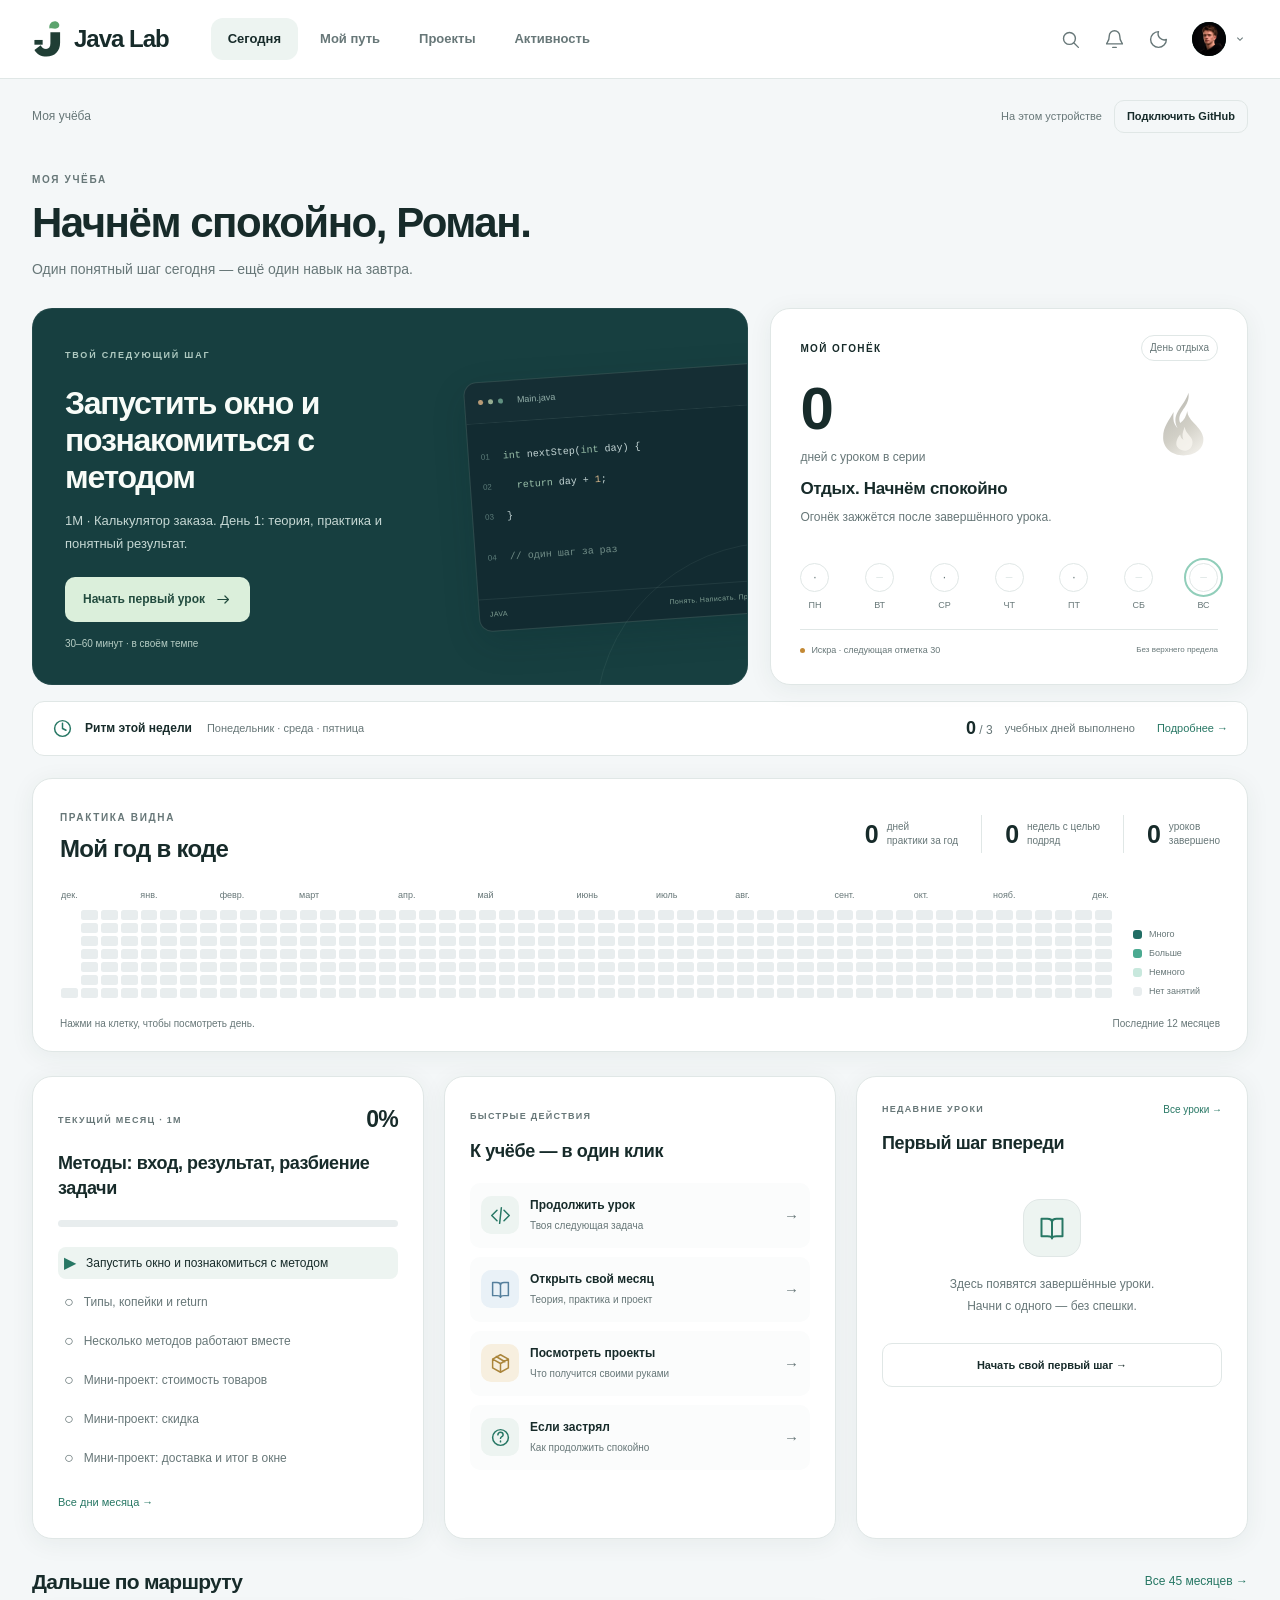
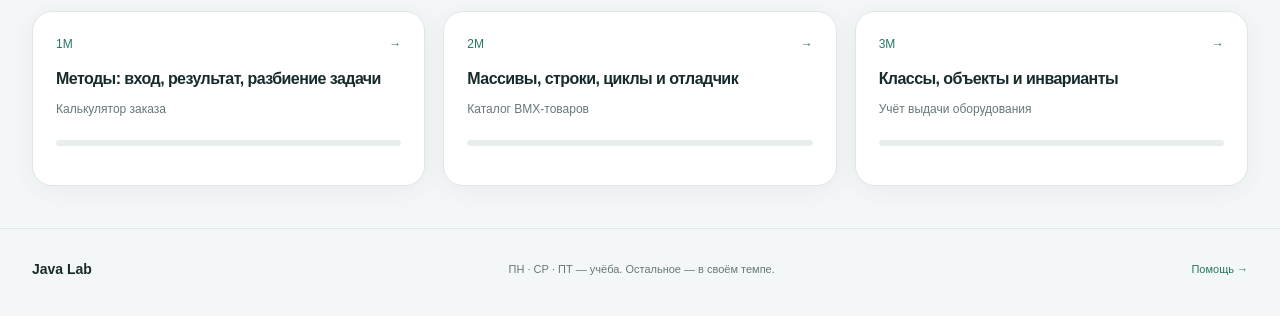
==== commit 29ee0c04: "feat: add GitHub account avatar" ====
--- a/index.html
+++ b/index.html
@@ -5,7 +5,10 @@
   <meta name="theme-color" content="#f5f7f8"><meta name="apple-mobile-web-app-title" content="Java Lab"><meta name="apple-mobile-web-app-capable" content="yes"><meta name="apple-mobile-web-app-status-bar-style" content="default">
 <meta name="description" content="Java Lab — личный кабинет обучения Java backend. Уроки, практика и проекты по шагам.">
 <title>Java Lab · Моя учёба</title>
-<link rel="icon" type="image/svg+xml" href="./icon.svg"><link rel="apple-touch-icon" sizes="180x180" href="./apple-touch-icon.png?v=3"><link rel="manifest" href="./manifest.webmanifest">
+<link rel="shortcut icon" href="./java-lab-leaf.ico">
+<link rel="icon" type="image/png" sizes="16x16" href="./java-lab-leaf-16.png"><link rel="icon" type="image/png" sizes="32x32" href="./java-lab-leaf-32.png">
+<link rel="icon" type="image/svg+xml" sizes="any" href="./java-lab-leaf.svg">
+<link rel="apple-touch-icon" sizes="180x180" href="./java-lab-leaf-180.png"><link rel="manifest" href="./manifest.webmanifest?v=leaf-1">
 <link rel="stylesheet" href="./style.css"><link rel="stylesheet" href="./refresh.css">
 <script src="./rhythm.js" defer></script><script src="./art.js" defer></script><script src="./dashboard.js" defer></script><script src="./pages.js" defer></script>
   <script src="./app.js" defer></script><script src="./ui.js" defer></script>
@@ -18,7 +21,7 @@
 <button class="icon-button" id="open-search" type="button" aria-label="Найти урок" title="Найти урок · Ctrl+K"><svg viewBox="0 0 24 24" aria-hidden="true"><circle cx="10.8" cy="10.8" r="6.8"/><path d="m16 16 5 5"/></svg></button>
 <details class="header-menu schedule-menu" id="schedule-menu" data-menu><summary class="icon-button" aria-label="Моё расписание" title="Моё расписание"><svg viewBox="0 0 24 24" aria-hidden="true"><path d="M18 8a6 6 0 0 0-12 0c0 7-3 7-3 9h18c0-2-3-2-3-9M10 21h4"/></svg></summary><div class="menu-panel" id="schedule-content"></div></details>
 <details class="theme-picker header-menu" id="theme-picker" data-menu><summary class="icon-button theme-trigger" aria-label="Выбрать тему оформления" title="Тема оформления"><svg viewBox="0 0 24 24" aria-hidden="true"><path d="M12 3a9 9 0 1 0 9 9 7 7 0 0 1-9-9Z"/></svg></summary><div class="theme-menu menu-panel" role="group" aria-label="Темы оформления"><span class="menu-caption">Оформление</span><button type="button" data-theme-choice="meadow"><i class="theme-swatch meadow"></i> Светлая <span>✓</span></button><button type="button" data-theme-choice="night"><i class="theme-swatch night"></i> Графит <span>✓</span></button><button type="button" data-theme-choice="clay"><i class="theme-swatch clay"></i> Песочная <span>✓</span></button></div></details>
-<details class="header-menu profile-menu" id="profile-menu" data-menu><summary class="profile-trigger" aria-label="Меню личного кабинета"><span class="avatar">Р</span><svg viewBox="0 0 24 24" aria-hidden="true"><path d="m8 10 4 4 4-4"/></svg></summary><div class="menu-panel"><b class="profile-name">Роман</b><span class="menu-caption">Личный кабинет</span><a href="#help" data-nav="help">Как заниматься</a><a href="./iphone.html" target="_blank" rel="noopener">Приложение и виджет</a><a href="https://github.com/Roman-Shulpov/java-backend-lab" target="_blank" rel="noopener">Мой GitHub ↗</a></div></details>
+<details class="header-menu profile-menu" id="profile-menu" data-menu><summary class="profile-trigger" aria-label="Меню личного кабинета"><span class="avatar"><img src="./profile-avatar.png" width="34" height="34" alt="" decoding="async"></span><svg viewBox="0 0 24 24" aria-hidden="true"><path d="m8 10 4 4 4-4"/></svg></summary><div class="menu-panel"><b class="profile-name">Роман</b><span class="menu-caption">Личный кабинет</span><a href="#help" data-nav="help">Как заниматься</a><a href="./iphone.html" target="_blank" rel="noopener">Приложение и виджет</a><a href="https://github.com/Roman-Shulpov/java-backend-lab" target="_blank" rel="noopener">Мой GitHub ↗</a></div></details>
 </div></div></header>
 <div class="shell"><div class="workspace-status"><span id="crumb">Моя учёба</span><div class="top-actions"><span id="sync-status" class="save-status" role="status">На компьютере</span><button id="sync" class="button small secondary">Синхронизировать</button></div></div>
 <main id="content" tabindex="-1"><p class="loading">Открываю учебный кабинет…</p></main>
@@ -27,7 +30,7 @@
 <div id="toast" class="toast" role="status" aria-live="polite" hidden></div>
 <dialog id="pages-connect" class="connect-dialog" aria-labelledby="connect-title">
   <form method="dialog"><span class="eyebrow">СИНХРОНИЗАЦИЯ</span><h2 id="connect-title">Подключить GitHub</h2>
-  <p>Уроки и отметки работают на этом устройстве без ключа. Для переноса отметок между устройствами нужен отдельный ключ с доступом только к java-backend-lab: Contents → Read and write.</p>
+  <p>Отметки пока сохранены на этом устройстве. Выбери в настройках ключа <strong>Roman-Shulpov/java-backend-lab (без -site)</strong> и <strong>Contents → Read and write</strong>. Разрешение Actions не подходит. Ветка обычно main. После изменения прав нажми Update на GitHub. Подключение не удалит локальные уроки.</p>
   <label for="pages-branch">Ветка с прогрессом</label><input id="pages-branch" value="main" autocomplete="off">
   <label for="pages-token">Ключ GitHub</label><input id="pages-token" type="password" autocomplete="off" placeholder="github_pat_...">
   <label class="remember-key"><input id="pages-remember" type="checkbox"> Запомнить на моём устройстве</label><small>Для автоматической синхронизации после закрытия сайта. Ключ хранится в браузере этого устройства. Без галочки — только до закрытия вкладки. Ключ виджета остаётся Read-only.</small>
--- a/style.css
+++ b/style.css
@@ -17,3 +17,5 @@
 @media(prefers-reduced-motion:reduce){*{scroll-behavior:auto!important;transition:none!important;animation:none!important}}
 .header-menu:not([open])>.menu-panel{display:none}.lesson-sidebar{min-width:0}.lesson-nav{max-width:100%}
 @media(max-width:760px){.lesson-layout{grid-template-columns:minmax(0,1fr)}.schedule-menu .menu-panel{position:fixed;top:66px;right:16px;left:auto;width:calc(100vw - 32px);max-width:330px;min-width:0}}
+
+.avatar img{display:block;width:100%;height:100%;object-fit:cover;border-radius:inherit}
